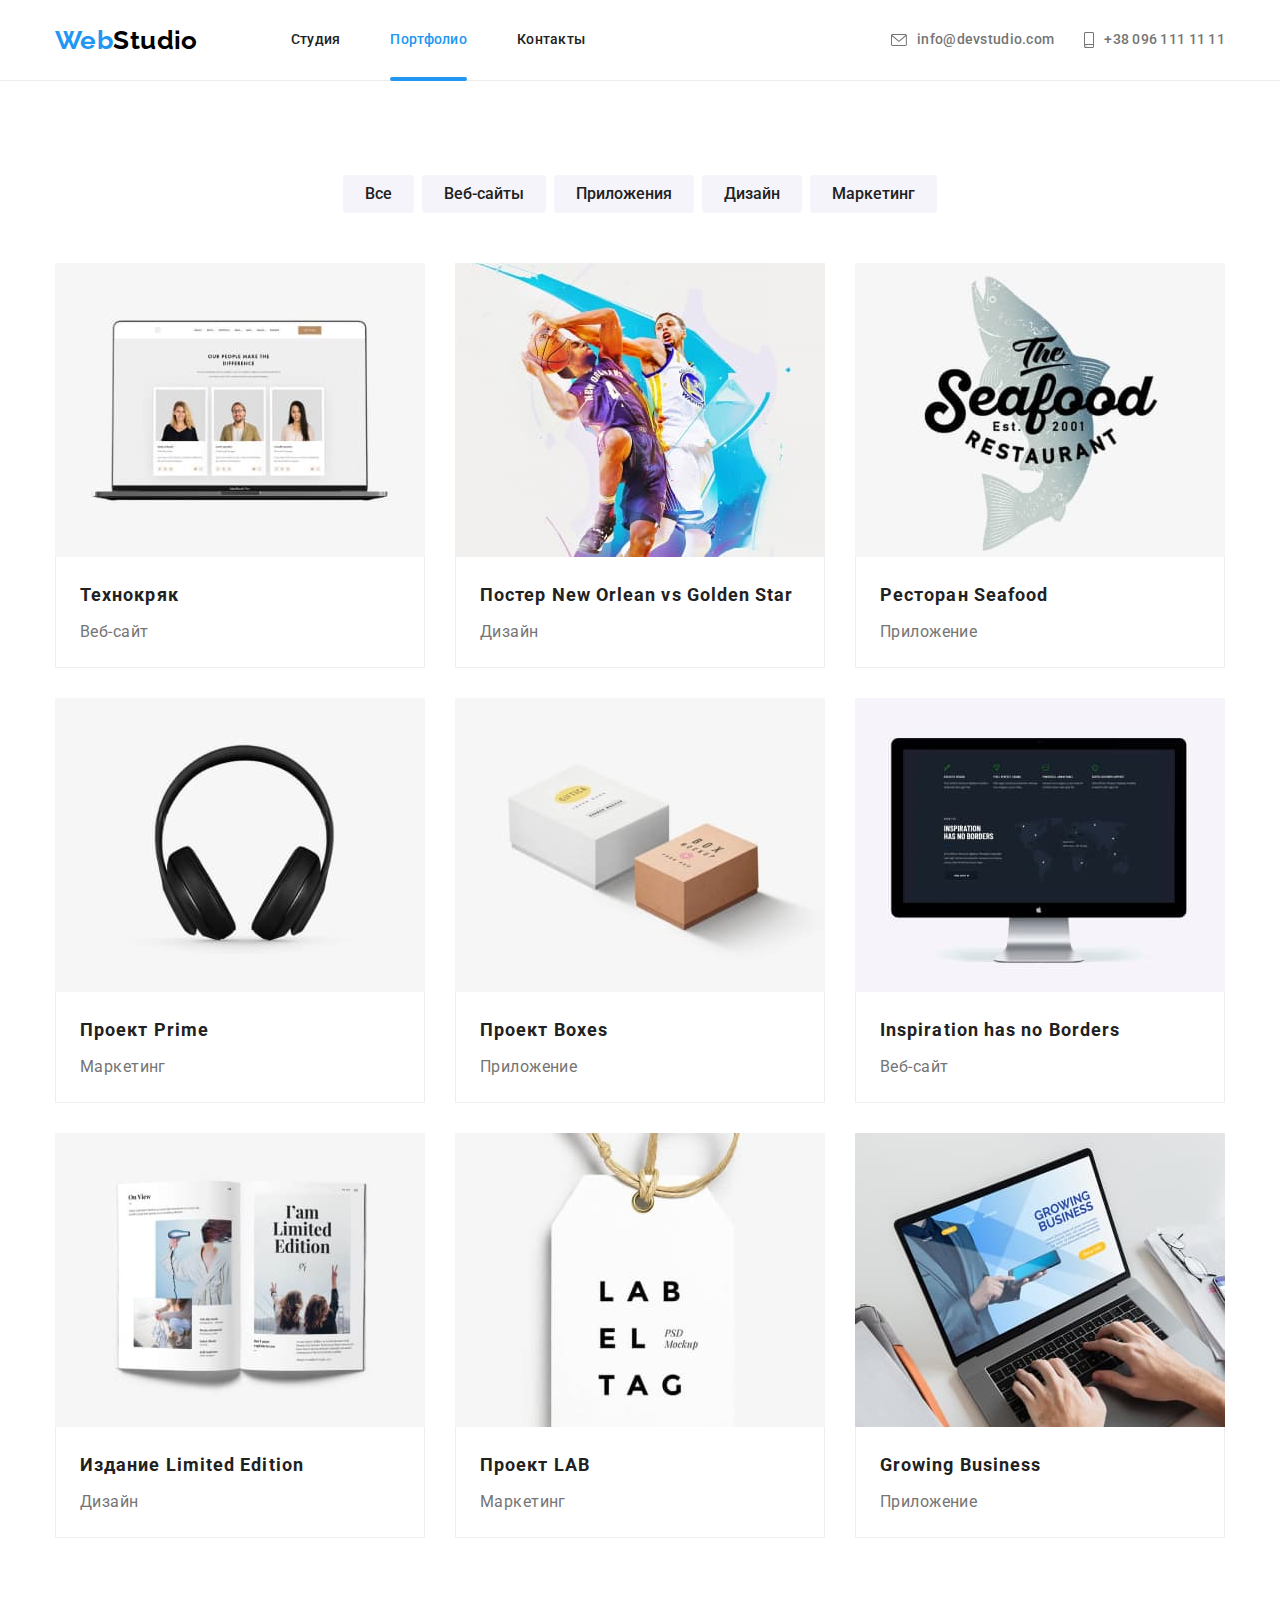
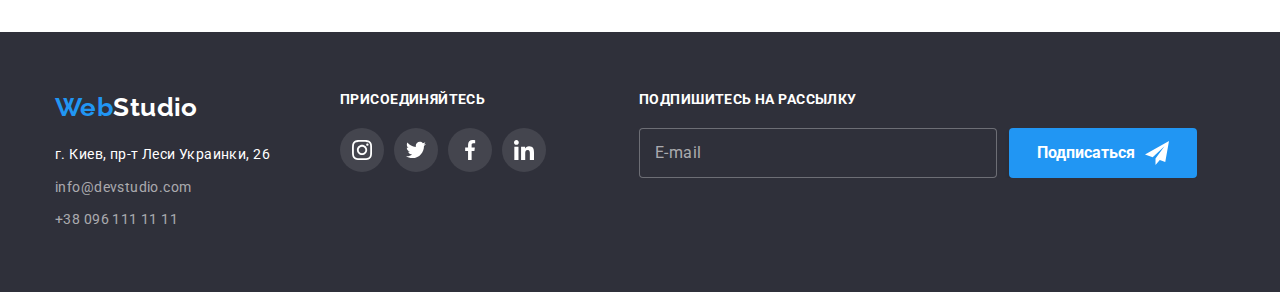
==== portfolio.html @ 2fc381ae "ДЗ7" ====
<!DOCTYPE html>
<html lang="ru">
  <head>
    <meta charset="UTF-8" />
    <meta http-equiv="X-UA-Compatible" content="IE=edge" />
    <meta name="viewport" content="width=device-width, initial-scale=1.0" />
    <title>Портфолио</title>
    <link
      href="https://fonts.googleapis.com/css2?family=Raleway:wght@700&family=Roboto:wght@400;500;700;900&display=swap"
      rel="stylesheet"
    />
    <link
      rel="stylesheet"
      href="https://cdnjs.cloudflare.com/ajax/libs/modern-normalize/1.0.0/modern-normalize.min.css"
    />
    <link rel="stylesheet" href="./css/styles.css" />
  </head>
  <body>
    <!-- Навигация -->
    <header class="page-heder">
      <div class="container">
        <nav class="main-nav">
          <a href="./index.html" class="logo-header link"><span class="accent">Web</span>Studio</a>

          <ul class="site-nav list">
            <li class="item"><a href="./index.html" class="link">Студия</a></li>
            <li class="item item-corrent"><a href="" class="link current">Портфолио</a></li>
            <li class="item"><a href="" class="link">Контакты</a></li>
          </ul>
        </nav>

        <ul class="info-nav list">
          <li class="item">
            <a href="mailto:info@devstudio.com" class="link">
              <svg class="info-icon" width="16" height="12">
                <use href="./images/icons.svg#envelope"></use>
              </svg>
              info@devstudio.com</a
            >
          </li>
          <li class="item">
            <a href="tel:+380961111111" class="link">
              <svg class="info-icon" width="10" height="16">
                <use href="./images/icons.svg#smartphone"></use>
              </svg>
              +38 096 111 11 11</a
            >
          </li>
        </ul>
      </div>
    </header>
    <main>
      <!-- Наши работы -->
      <section class="section work">
        <div class="container">
          <h1 class="title visually-hidden">Наши работы</h1>
          <ul class="button-list list">
            <li class="item"><button type="button" class="work-btn">Все</button></li>
            <li class="item"><button type="button" class="work-btn">Веб-сайты</button></li>
            <li class="item"><button type="button" class="work-btn">Приложения</button></li>
            <li class="item"><button type="button" class="work-btn">Дизайн</button></li>
            <li class="item"><button type="button" class="work-btn">Маркетинг</button></li>
          </ul>
          <ul class="work-list list">
            <li class="item">
              <a href="" class="link">
                <div class="thumb">
                  <img
                    src="./images/portfolio1.jpg"
                    alt="ноутбук на котором изображены карточки содрудников"
                    width="370"
                    class="work-img"
                  />
                  <div class="overlay">
                    <p class="thumb-text">
                      Технокряк это современная площадка распространения коронавируса. Компании
                      используют эту платформу для цифрового шпионажа и атак на защищённые сервера
                      конкурентов.
                    </p>
                  </div>
                </div>
                <div class="border">
                  <h2 class="work-title">Технокряк</h2>
                  <p class="work-text">Веб-сайт</p>
                </div>
              </a>
            </li>
            <li class="item">
              <a href="" class="link"
                ><div class="thumb">
                  <img
                    src="./images/portfolio2.jpg"
                    alt="два бацкетболитста борятся за мячь"
                    width="370"
                    class="work-img"
                  />
                  <div class="overlay">
                    <p class="thumb-text">
                      Технокряк это современная площадка распространения коронавируса. Компании
                      используют эту платформу для цифрового шпионажа и атак на защищённые сервера
                      конкурентов.
                    </p>
                  </div>
                </div>
                <div class="border">
                  <h2 class="work-title">Постер New Orlean vs Golden Star</h2>
                  <p class="work-text">Дизайн</p>
                </div>
              </a>
            </li>
            <li class="item">
              <a href="" class="link"
                ><div class="thumb">
                  <img
                    src="./images/portfolio3.jpg"
                    alt="логотип ресторана"
                    width="370"
                    class="work-img"
                  />
                  <div class="overlay">
                    <p class="thumb-text">
                      Технокряк это современная площадка распространения коронавируса. Компании
                      используют эту платформу для цифрового шпионажа и атак на защищённые сервера
                      конкурентов.
                    </p>
                  </div>
                </div>
                <div class="border">
                  <h2 class="work-title">Ресторан Seafood</h2>
                  <p class="work-text">Приложение</p>
                </div>
              </a>
            </li>
            <li class="item">
              <a href="" class="link"
                ><div class="thumb">
                  <img src="./images/portfolio4.jpg" alt="наушники" width="370" class="work-img" />
                  <div class="overlay">
                    <p class="thumb-text">
                      Технокряк это современная площадка распространения коронавируса. Компании
                      используют эту платформу для цифрового шпионажа и атак на защищённые сервера
                      конкурентов.
                    </p>
                  </div>
                </div>
                <div class="border">
                  <h2 class="work-title">Проект Prime</h2>
                  <p class="work-text">Маркетинг</p>
                </div>
              </a>
            </li>
            <li class="item">
              <a href="" class="link"
                ><div class="thumb">
                  <img
                    src="./images/portfolio5.jpg"
                    alt="две коробки"
                    width="370"
                    class="work-img"
                  />
                  <div class="overlay">
                    <p class="thumb-text">
                      Технокряк это современная площадка распространения коронавируса. Компании
                      используют эту платформу для цифрового шпионажа и атак на защищённые сервера
                      конкурентов.
                    </p>
                  </div>
                </div>
                <div class="border">
                  <h2 class="work-title">Проект Boxes</h2>
                  <p class="work-text">Приложение</p>
                </div>
              </a>
            </li>
            <li class="item">
              <a href="" class="link"
                ><div class="thumb">
                  <img
                    src="./images/portfolio6.jpg"
                    alt="моноблок фирмы apple"
                    width="370"
                    class="work-img"
                  />
                  <div class="overlay">
                    <p class="thumb-text">
                      Технокряк это современная площадка распространения коронавируса. Компании
                      используют эту платформу для цифрового шпионажа и атак на защищённые сервера
                      конкурентов.
                    </p>
                  </div>
                </div>
                <div class="border">
                  <h2 class="work-title">Inspiration has no Borders</h2>
                  <p class="work-text">Веб-сайт</p>
                </div>
              </a>
            </li>
            <li class="item">
              <a href="" class="link"
                ><div class="thumb">
                  <img
                    src="./images/portfolio7.jpg"
                    alt="развернутая книга limited edition"
                    width="370"
                    class="work-img"
                  />
                  <div class="overlay">
                    <p class="thumb-text">
                      Технокряк это современная площадка распространения коронавируса. Компании
                      используют эту платформу для цифрового шпионажа и атак на защищённые сервера
                      конкурентов.
                    </p>
                  </div>
                </div>
                <div class="border">
                  <h2 class="work-title">Издание Limited Edition</h2>
                  <p class="work-text">Дизайн</p>
                </div>
              </a>
            </li>
            <li class="item">
              <a href="" class="link"
                ><div class="thumb">
                  <img
                    src="./images/portfolio8.jpg"
                    alt="ярлык с надписью label tag"
                    width="370"
                    class="work-img"
                  />
                  <div class="overlay">
                    <p class="thumb-text">
                      Технокряк это современная площадка распространения коронавируса. Компании
                      используют эту платформу для цифрового шпионажа и атак на защищённые сервера
                      конкурентов.
                    </p>
                  </div>
                </div>
                <div class="border">
                  <h2 class="work-title">Проект LAB</h2>
                  <p class="work-text">Маркетинг</p>
                </div>
              </a>
            </li>
            <li class="item">
              <a href="" class="link"
                ><div class="thumb">
                  <img
                    src="./images/portfolio9.jpg"
                    alt="человек работает на ноутбуке"
                    width="370"
                    class="work-img"
                  />
                  <div class="overlay">
                    <p class="thumb-text">
                      Технокряк это современная площадка распространения коронавируса. Компании
                      используют эту платформу для цифрового шпионажа и атак на защищённые сервера
                      конкурентов.
                    </p>
                  </div>
                </div>
                <div class="border">
                  <h2 class="work-title">Growing Business</h2>
                  <p class="work-text">Приложение</p>
                </div>
              </a>
            </li>
          </ul>
        </div>
      </section>
    </main>
    <!--Подвал-->
    <footer class="page-footer">
      <div class="container footer-box">
        <div>
          <a href="/" class="logo-footer link"><span class="accent">Web</span>Studio</a>
          <address>
            <ul class="footer-list list">
              <li>г. Киев, пр-т Леси Украинки, 26</li>
              <li>
                <a href="mailto:info@devstudio.com" class="footer-link link">info@devstudio.com</a>
              </li>
              <li>
                <a href="tel:+380961111111" class="footer-link link">+38 096 111 11 11</a>
              </li>
            </ul>
          </address>
        </div>
        <div class="social-link">
          <h2 class="footer-title">присоединяйтесь</h2>
          <ul class="footer-icon-list list">
            <li class="item">
              <a href="" class="footer-icon-link link">
                <svg class="footer-icon" width="20px" height="20px">
                  <use href="./images/icons.svg#instagram"></use>
                </svg>
              </a>
            </li>
            <li class="item">
              <a href="" class="footer-icon-link link"
                ><svg class="footer-icon" width="20px" height="20px">
                  <use href="./images/icons.svg#twitter"></use></svg
              ></a>
            </li>
            <li class="item">
              <a href="" class="footer-icon-link link"
                ><svg class="footer-icon" width="20px" height="20px">
                  <use href="./images/icons.svg#facebook"></use></svg
              ></a>
            </li>
            <li class="item">
              <a href="" class="footer-icon-link link"
                ><svg class="footer-icon" width="20px" height="20px">
                  <use href="./images/icons.svg#linkedin"></use></svg
              ></a>
            </li>
          </ul>
        </div>
        <form>
          <h2 class="footer-title">Подпишитесь на рассылку</h2>
          <div class="footer-form">
            <input
              type="email"
              name="email"
              id="footer-modal-email"
              class="footer-mail"
              placeholder=" "
            />
            <label for="footer-modal-email" class="footer-label">E-mail</label>
            <button type="submit" class="footer-btn">
              Подписаться
              <svg width="24" height="24">
                <use href="./images/icons.svg#send"></use>
              </svg>
            </button>
          </div>
        </form>
      </div>
    </footer>
  </body>
</html>
---- css/styles.css ----
/* 
вторичный цвет текста #212121;
акцент #2196f3;
черный #000000
белый #FFFFFF;
основной цвет текста #757575
цвет инфо в футере rgba(255, 255, 255, 0.6)
цвет фона герой #2F303A
цвет фона команда #F5F4FA */

:root {
  --main-text-color: #757575;
  --secondary-text-color: #212121;
  --accent-color: #2196f3;
  --white-color: #ffffff;
  --black-color: #000000;
  --bgc-team: #f5f4fa;
  --bgc-hero: #2f303a;
  --footer-link-color: #ffffff99;
  --icon-color: #afb1b8;
}

body {
  background-color: var(--white-color);
  color: var(--main-text-color);

  font-family: Roboto, sans-serif;
  letter-spacing: 0.03em;
  font-size: 14px;
}
img {
  display: block;
}

.container {
  width: 1200px;
  padding-left: 15px;
  padding-right: 15px;
  margin: 0 auto;
}
.section {
  padding-top: 94px;
  padding-bottom: 94px;
}

.list {
  margin: 0;
  padding: 0;
  list-style: none;
}
.link {
  text-decoration: none;
}

/* Навигация */
.page-heder {
  border-bottom: 1px solid #ececec;
}

.page-heder .container {
  display: flex;
  justify-content: space-between;
}
.main-nav {
  display: flex;
  align-items: center;
}

.logo-header {
  margin-right: 93px;

  color: var(--black-color);

  font-family: Raleway, sans-serif;
  font-weight: 700;
  font-size: 26px;
  line-height: 1.19;
}
.accent {
  color: var(--accent-color);
}

.site-nav {
  display: flex;
}
.site-nav .item {
  position: relative;
}
.site-nav .item + .item {
  margin-left: 50px;
}

.site-nav .link {
  display: block;
  padding-top: 32px;
  padding-bottom: 32px;

  font-weight: 500;
  line-height: 1.14;
  letter-spacing: 0.02em;

  color: var(--secondary-text-color);
  transition: color 250ms cubic-bezier(0.4, 0, 0.2, 1);
}
.info-nav {
  display: flex;
}
.info-nav .item + .item {
  margin-left: 30px;
}
.info-nav .link {
  display: flex;
  align-items: center;
  padding-top: 32px;
  padding-bottom: 32px;

  font-weight: 500;
  line-height: 1.14;
  letter-spacing: 0.02em;

  color: var(--main-text-color);
  transition: color 200ms cubic-bezier(0.4, 0, 0.2, 1);
}
.site-nav .link:hover,
.info-nav .link:hover,
.info-icon:hover,
.site-nav .link:focus,
.info-nav .link:focus,
.info-icon:focus {
  color: var(--accent-color);
}
.info-icon {
  margin-right: 10px;
  fill: currentColor;
}
.info-icon:hover {
  color: var(--accent-color);
}

.site-nav .link.current {
  color: var(--accent-color);
}
.current::after {
  content: '';

  position: absolute;
  left: 0;
  bottom: -1px;
  width: 100%;

  display: inline-block;
  vertical-align: bottom;
  border: 2px solid var(--accent-color);
  border-radius: 2px;
}

/* Герой */

.hero {
  display: flex;
  flex-direction: column;
  justify-content: center;
  align-items: center;
  margin: 0 auto;
  text-align: center;

  height: 600px;
  max-width: 1600px;
  margin-left: auto;
  margin-right: auto;

  background-image: linear-gradient(to right, rgba(47, 48, 58, 0.4), rgba(47, 48, 58, 0.4)),
    url(../images/hero.jpg);
  background-color: #c4c4c4;
  background-size: cover;
  background-position: center;
}
.hero-title {
  color: var(--white-color);

  font-weight: 900;
  font-size: 44px;
  line-height: 1.36;
  letter-spacing: 0.06em;
  text-transform: uppercase;

  margin-top: 0;
  margin-bottom: 30px;
}
.hero-btn {
  font-weight: 700;
  font-size: 16px;
  line-height: 1.87;
  align-items: center;
  text-align: center;
  letter-spacing: 0.06em;
  cursor: pointer;

  border-radius: 4px;
  padding: 10px 32px;
  min-width: 200px;

  background-color: var(--accent-color);
  color: var(--white-color);
  transition: background-color 250ms cubic-bezier(0.4, 0, 0.2, 1);
}
.hero-btn:hover,
.hero-btn:focus {
  background-color: #188ce8;
}
.hero-container {
  max-width: 696px;
}

/* Особенности */

.visually-hidden {
  position: absolute;
  clip: rect(0 0 0 0);
  width: 1px;
  height: 1px;
  margin: -1px;
  border: 0;
  padding: 0;
  overflow: hidden;
}

.features-list {
  display: flex;
}
.features-list .item {
  width: 270px;
}
.features-list .item + .item {
  margin-left: 30px;
}

.title {
  color: var(--secondary-text-color);

  font-weight: 700;
  font-size: 36px;
  line-height: 1.17;
  text-align: center;

  margin-top: 0;
  margin-bottom: 50px;
}
.features-icon {
  display: flex;
  justify-content: center;
  align-items: center;

  padding: 25px 0;
  border-radius: 4px;
  margin-bottom: 30px;

  background-color: var(--bgc-team);
}
.features-title {
  color: var(--secondary-text-color);

  font-weight: 700;
  font-size: 14px;
  line-height: 1.14;
  text-transform: uppercase;

  margin-top: 0;
  margin-bottom: 10px;
}
.features-text {
  line-height: 1.71;
  margin-top: 0;
  margin-bottom: 0;
}

/* Примеры */
.examples {
  padding-top: 0;
}

.examples-list {
  display: flex;
  justify-content: space-between;
}
.examples-item {
  position: relative;
}
.examples-text {
  position: absolute;
  right: 0;
  bottom: 0;

  width: 370px;
  height: 70px;
  margin: 0;
  padding: 27px 0;

  font-weight: 700;
  line-height: 1.14;
  text-align: center;
  text-transform: uppercase;

  background-color: rgba(47, 48, 58, 0.8);
  color: var(--white-color);
}
/* Команда */

.team {
  background-color: var(--bgc-team);
}
.team-list {
  display: flex;
  justify-content: space-between;
  text-align: center;
}
.team-item {
  background-color: var(--white-color);
  box-shadow: 0px 1px 3px rgba(0, 0, 0, 0.12), 0px 1px 1px rgba(0, 0, 0, 0.14),
    0px 2px 1px rgba(0, 0, 0, 0.2);
  border-radius: 0px 0px 4px 4px;
}
.team-block {
  padding-top: 30px;
  padding-bottom: 30px;
}

.team-title {
  color: var(--secondary-text-color);

  margin-top: 0;
  margin-bottom: 10px;

  font-weight: 500;
  font-size: 16px;
  line-height: 1.19;
}
.team-text {
  font-size: 16px;
  line-height: 1.19;

  margin-top: 0;
  margin-bottom: 16px;
}
.icon-list {
  display: flex;
  justify-content: center;
}
.icon-list .item + .item {
  margin-left: 10px;
}
.team-link {
  display: flex;
  padding: 12px;
  border-radius: 50%;

  color: var(--icon-color);
  transition: background-color 250ms cubic-bezier(0.4, 0, 0.2, 1),
    color 250ms cubic-bezier(0.4, 0, 0.2, 1);
}
.team-icon {
  fill: currentColor;
}

.team-link:hover,
.team-link:focus {
  background-color: var(--accent-color);
  color: var(--white-color);
}

/* Постоянные клиенты */
.clients-list {
  display: flex;
  justify-content: center;
}
.clients-list .item + .item {
  margin-left: 30px;
}
.clients-link {
  display: flex;
  justify-content: center;
  align-items: center;

  padding: 16px 32px;
  border: 1px solid var(--icon-color);
  border-radius: 4px;

  color: var(--icon-color);
  transition: color 250ms cubic-bezier(0.4, 0, 0.2, 1),
    border-color 250ms cubic-bezier(0.4, 0, 0.2, 1);
}

.clients-icon {
  fill: currentColor;
}
.clients-link:hover,
.clients-link:focus {
  color: var(--accent-color);
  border-color: var(--accent-color);
}
/* Подвал */

.page-footer {
  padding-top: 60px;
  padding-bottom: 60px;

  background-color: var(--bgc-hero);
  color: var(--white-color);
}
.logo-footer {
  color: var(--white-color);

  font-family: Raleway, sans-serif;
  font-weight: 700;
  font-size: 26px;
  line-height: 1.19;

  display: inline-block;
  margin-bottom: 20px;
}
.footer-list {
  font-style: normal;
  line-height: 1.71;
}
.footer-list li {
  margin-bottom: 9px;
}
.footer-list li:last-child {
  margin-bottom: 0;
}
.footer-list .link {
  color: var(--footer-link-color);
  transition: color 250ms cubic-bezier(0.4, 0, 0.2, 1);
}
.page-footer .footer-link:hover,
.page-footer .footer-link:focus {
  color: var(--accent-color);
}
.social-link {
  margin-left: 70px;
}
.footer-box {
  display: flex;
}
.footer-title {
  margin-top: 0;
  margin-bottom: 20px;

  font-weight: 700;
  font-size: 14px;
  line-height: 1.14;
  text-transform: uppercase;
}
.footer-icon-list {
  display: flex;
}
.footer-icon-list .item + .item {
  margin-left: 10px;
}
.footer-icon-link {
  display: flex;
  width: 44px;
  height: 44px;
  padding: 12px;
  border-radius: 50%;

  color: var(--white-color);
  background-color: #ffffff1a;
  transition: background-color 250ms cubic-bezier(0.4, 0, 0.2, 1);
}
.footer-icon {
  fill: currentColor;
}

.footer-icon-link:hover,
.footer-icon-link:focus {
  background-color: var(--accent-color);
  color: var(--white-color);
}
.page-footer form {
  margin-left: 93px;
}
.footer-form {
  position: relative;
  overflow: hidden;

  display: flex;
}
.footer-label {
  position: absolute;
  top: 15px;
  left: 16px;

  font-size: 16px;
  line-height: 1.25;

  color: rgba(255, 255, 255, 0.6);
  transition: transform 250ms cubic-bezier(0.4, 0, 0.2, 1);
}

.footer-mail {
  width: 358px;
  padding: 15px 16px;

  border: 1px solid rgba(255, 255, 255, 0.3);
  border-radius: 4px;
  background-color: var(--bgc-hero);
  color: var(--white-color);
}

.footer-btn {
  display: flex;
  align-items: center;
  padding: 10px 28px;
  margin-left: 12px;
  cursor: pointer;

  font-weight: 700;
  font-size: 16px;
  line-height: 1.88;

  border: none;
  border-radius: 4px;
  background-color: var(--accent-color);
  color: var(--white-color);
  box-shadow: 0px 4px 4px rgba(0, 0, 0, 0.15);
  transition: background-color 250ms cubic-bezier(0.4, 0, 0.2, 1);
}
.footer-btn:hover,
.footer-btn:focus {
  background-color: #188ce8;
}

.footer-mail:focus + .footer-label,
.footer-mail:not(:placeholder-shown) + .footer-label {
  transform: translateY(-40px);
}
.footer-btn svg {
  margin-left: 10px;

  fill: var(--white-color);
}

/* Портфолио */
.button-list {
  display: flex;
  justify-content: center;

  margin-bottom: 50px;
}
.button-list .item + .item {
  margin-left: 8px;
}
.work-btn {
  font-weight: 500;
  font-size: 16px;
  line-height: 1.62;
  text-align: center;
  cursor: pointer;

  border: none;
  border-radius: 4px;
  padding: 6px 22px;

  background-color: var(--bgc-team);
  color: var(--secondary-text-color);
  transition: background-color 250ms cubic-bezier(0.4, 0, 0.2, 1),
    color 250ms cubic-bezier(0.4, 0, 0.2, 1), box-shadow 250ms cubic-bezier(0.4, 0, 0.2, 1);
}
.work-btn:hover,
.work-btn:focus {
  background-color: var(--accent-color);
  color: var(--white-color);
  box-shadow: 0px 3px 1px rgba(0, 0, 0, 0.1), 0px 1px 2px rgba(0, 0, 0, 0.08),
    0px 2px 2px rgba(0, 0, 0, 0.12);
}
.work-list {
  display: flex;
  flex-wrap: wrap;
}
.work-list .item {
  margin-right: 30px;
  margin-bottom: 30px;

  transition: box-shadow 250ms cubic-bezier(0.4, 0, 0.2, 1);
}
.work-list .item:hover,
.work-list .item:focus {
  box-shadow: 0px 1px 1px rgba(0, 0, 0, 0.12), 0px 4px 4px rgba(0, 0, 0, 0.06),
    1px 4px 6px rgba(0, 0, 0, 0.16);
}
.work-list .item:nth-child(3n) {
  margin-right: 0;
}
.work-list .item:nth-last-child(-n + 3) {
  margin-bottom: 0;
}
.thumb {
  position: relative;
  overflow: hidden;
}
.overlay {
  content: '';

  position: absolute;

  display: inline-block;
  width: 100%;
  height: 100%;

  background-color: rgba(33, 150, 243, 0.9);
  transition: transform 250ms cubic-bezier(0.4, 0, 0.2, 1);
}
.thumb-text {
  position: absolute;
  top: 50%;
  left: 50%;
  transform: translate(-50%, -50%);

  margin: 0;
  width: 322px;

  font-size: 18px;
  line-height: 1.56;

  color: var(--white-color);
}
.work-list .link:hover .overlay,
.work-list .link:focus .overlay {
  transform: translateY(-100%);
}
.work-title {
  color: var(--secondary-text-color);

  font-weight: 700;
  font-size: 18px;
  line-height: 2;
  letter-spacing: 0.06em;

  margin: 0;
  margin-bottom: 4px;
}
.work-text {
  color: var(--main-text-color);

  font-size: 16px;
  line-height: 1.87;

  margin-top: 0;
  margin-bottom: 0;
}
.work-img {
  display: block;
}
.border {
  border-right: 1px solid #eeeeee;
  border-bottom: 1px solid #eeeeee;
  border-left: 1px solid #eeeeee;

  padding: 20px 24px;
}
/* Модальное окно */
.backdrop {
  position: fixed;
  top: 0;
  left: 0;

  width: 100%;
  height: 100%;

  background-color: rgba(0, 0, 0, 0.2);
  opacity: 1;
  transition: opacity 500ms cubic-bezier(0.4, 0, 0.2, 1);
}
.backdrop.is-hidden {
  opacity: 0;
  pointer-events: none;
}
.backdrop.is-hidden .modal {
  transform: translate(-50%, -50%) scale(0.9);
}

.modal {
  position: absolute;
  top: 50%;
  left: 50%;
  transform: translate(-50%, -50%) scale(1);

  width: 528px;
  height: 581px;

  background-color: var(--white-color);
  box-shadow: 0px 1px 3px rgba(0, 0, 0, 0.12), 0px 1px 1px rgba(0, 0, 0, 0.14),
    0px 2px 1px rgba(0, 0, 0, 0.2);
  border-radius: 4px;
  transition: transform 500ms cubic-bezier(0.4, 0, 0.2, 1);
}
.modal .modal-btn {
  position: absolute;
  top: 8px;
  right: 8px;

  padding: 6px;
  width: 30px;
  height: 30px;
  border: 1px solid rgba(0, 0, 0, 0.1);
  border-radius: 50%;

  background-color: var(--white-color);
  cursor: pointer;
}
.modal-icon {
  position: absolute;
  top: 50%;
  left: 50%;
  transform: translate(-50%, -50%);

  fill: currentColor;
  transition: fill 250ms cubic-bezier(0.4, 0, 0.2, 1);
}
.modal-icon:hover {
  fill: var(--accent-color);
}
.modal-btn:focus-within .modal-icon {
  fill: var(--accent-color);
}

.modal-form {
  width: 448px;
  margin-right: auto;
  margin-left: auto;
}
.modal-form-title {
  text-align: center;
  margin-top: 40px;
  margin-bottom: 12px;

  font-weight: 700;
  font-size: 20px;
  line-height: 1.15;

  color: var(--secondary-text-color);
}

.modal-form-field {
  position: relative;

  margin-bottom: 20px;
}
.modal-form-field .modal-form-label {
  margin-bottom: 4px;
}
.modal-form-label {
  position: relative;

  display: block;
  margin-bottom: 10px;

  font-size: 12px;
  line-height: 1.17;
  letter-spacing: 0.01em;
}
.modal-form-input {
  width: 100%;
  padding: 11px 12px 11px 42px;
  margin-top: 4px;

  border: 1px solid rgba(33, 33, 33, 0.2);
  border-radius: 4px;

  transition: otline-color 250ms cubic-bezier(0.4, 0, 0.2, 1);
}
.modal-form-icon {
  position: absolute;
  bottom: 0;
  left: 12px;
  transform: translateY(-55%);

  fill: inherit;
  transition: fill 250ms cubic-bezier(0.4, 0, 0.2, 1);
}

.modal-form-input:focus,
.modal-form-area:focus {
  outline-color: var(--accent-color);
}
.modal-form-label:focus-within .modal-form-icon {
  fill: var(--accent-color);
}

.modal-form-area {
  width: 100%;
  height: 120px;
  resize: none;
  padding: 12px 16px;

  font-size: 12px;
  line-height: 1.17;
  letter-spacing: 0.01em;

  color: rgba(117, 117, 117, 0.5);
  border: 1px solid rgba(33, 33, 33, 0.2);
  border-radius: 4px;
  transition: otline-color 250ms cubic-bezier(0.4, 0, 0.2, 1);
}
.modal-form-check {
  display: flex;
  justify-content: center;
  margin-bottom: 30px;
}
.modal-form-checkbox {
  position: absolute;
  clip: rect(0 0 0 0);
  width: 1px;
  height: 1px;
  margin: -1px;
  border: 0;
  padding: 0;
  overflow: hidden;
}
.modal-check-icon {
  display: inline-block;
  width: 16px;
  height: 15px;
  margin-right: 8px;

  border: 2px solid var(--secondary-text-color);
  border-radius: 1px;
}
.modal-form-checkbox:checked + .modal-check-icon {
  border-color: transparent;
  background-color: var(--accent-color);
  background-image: url(../images/check.svg);
  background-size: contain;
  background-origin: border-box;
}
.modal-link {
  color: var(--accent-color);
  margin-left: 4px;
}
.modal-form-btn {
  display: block;
  margin-right: auto;
  margin-left: auto;
  padding: 10px 55px;
  cursor: pointer;

  font-weight: 700;
  font-size: 16px;
  line-height: 1.87;
  letter-spacing: 0.06em;

  color: var(--white-color);
  background-color: var(--accent-color);
  border: none;
  border-radius: 4px;
  box-shadow: 0px 4px 4px rgba(0, 0, 0, 0.15);
  transition: background-color 250ms cubic-bezier(0.4, 0, 0.2, 1);
}
.modal-form-btn:hover,
.modal-form-btn:focus {
  background-color: #188ce8;
}
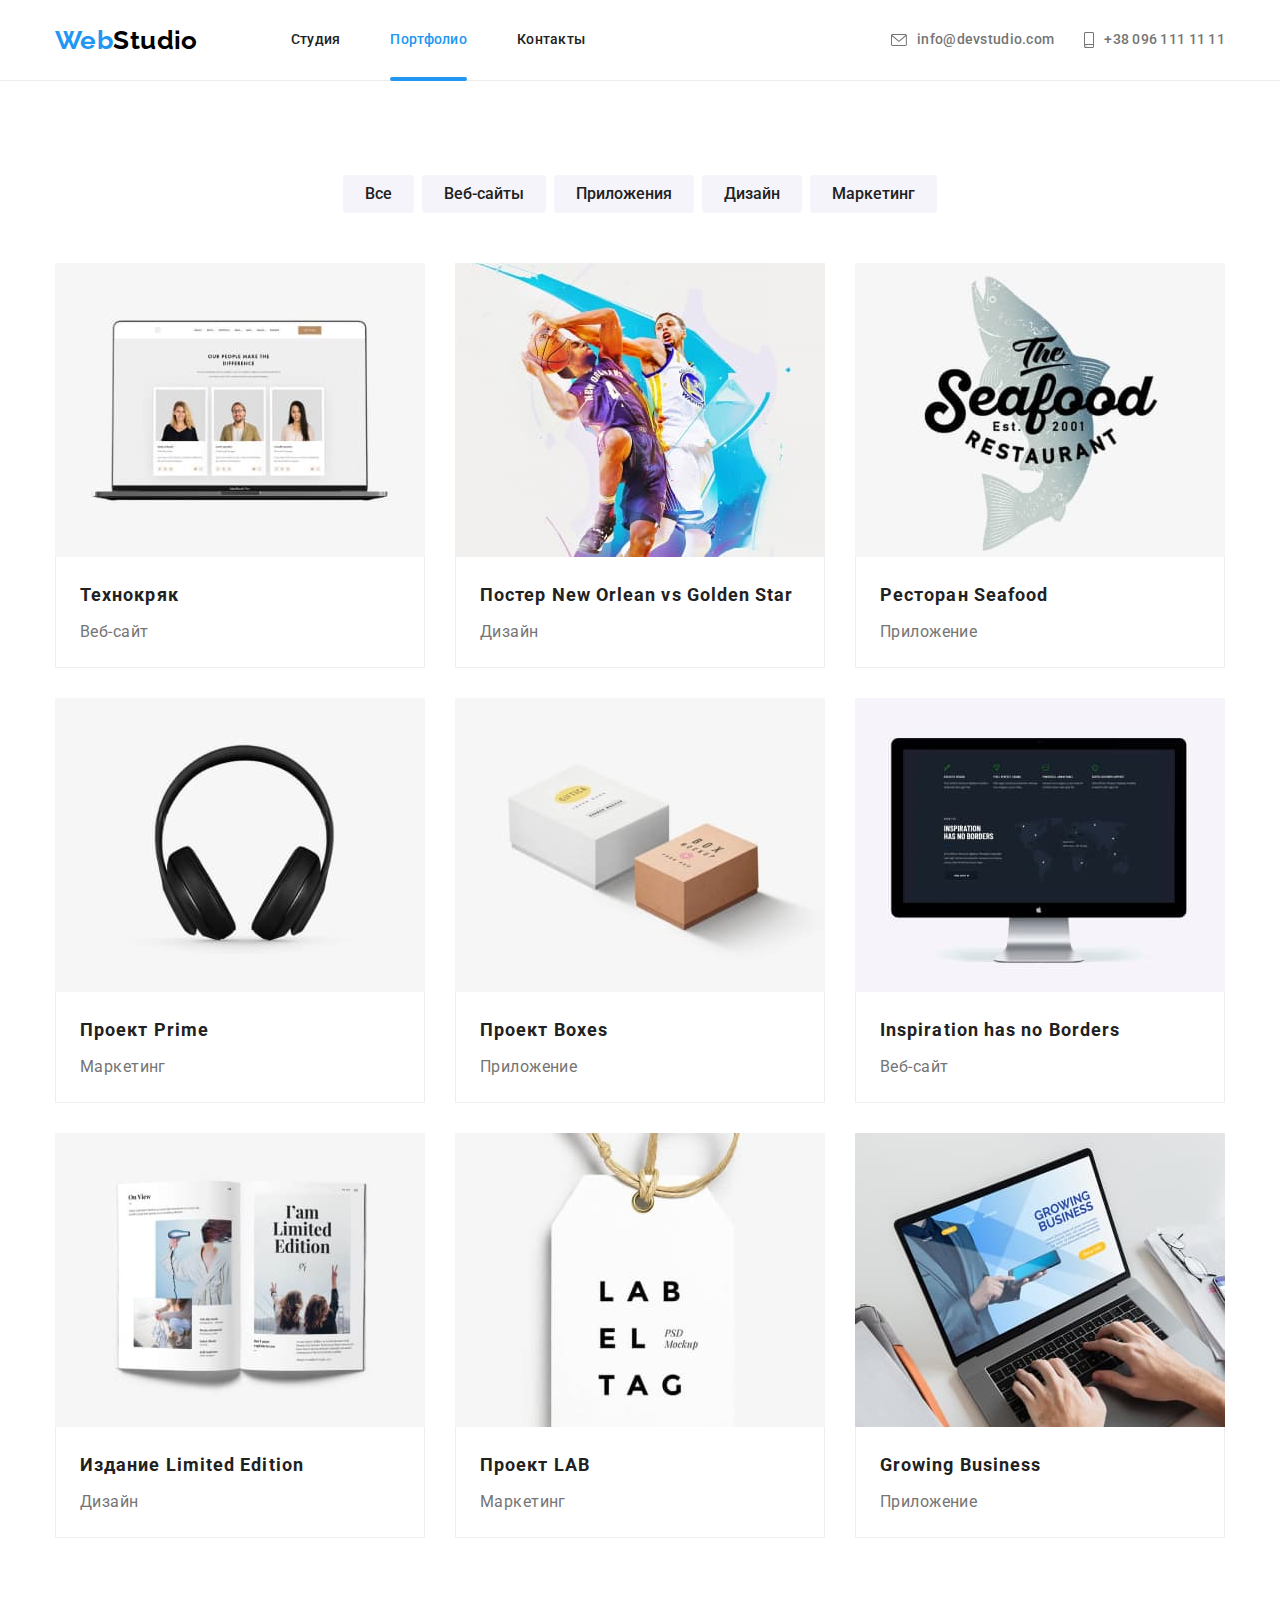
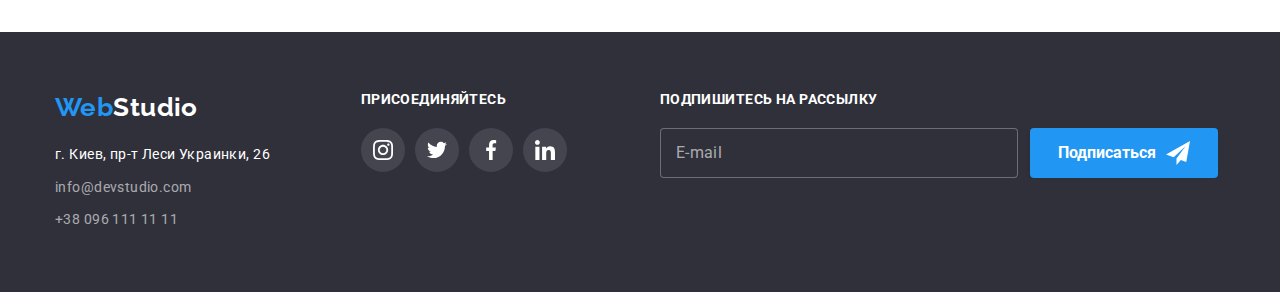
==== commit 5f2f4590: "Д.З.№7" ====
--- a/portfolio.html
+++ b/portfolio.html
@@ -9,38 +9,38 @@
       href="https://fonts.googleapis.com/css2?family=Raleway:wght@700&family=Roboto:wght@400;500;700;900&display=swap"
       rel="stylesheet"
     />
-    <link
-      rel="stylesheet"
-      href="https://cdnjs.cloudflare.com/ajax/libs/modern-normalize/1.0.0/modern-normalize.min.css"
-    />
-    <link rel="stylesheet" href="./css/styles.css" />
+    <link rel="stylesheet" href="./css/main.min.css" />
   </head>
   <body>
     <!-- Навигация -->
     <header class="page-heder">
-      <div class="container">
+      <div class="container page-heder__container">
         <nav class="main-nav">
-          <a href="./index.html" class="logo-header link"><span class="accent">Web</span>Studio</a>
+          <a href="/" class="logo"><span class="logo__accent">Web</span>Studio</a>
 
-          <ul class="site-nav list">
-            <li class="item"><a href="./index.html" class="link">Студия</a></li>
-            <li class="item item-corrent"><a href="" class="link current">Портфолио</a></li>
-            <li class="item"><a href="" class="link">Контакты</a></li>
+          <ul class="site-nav">
+            <li class="site-nav__item">
+              <a href="./index.html" class="site-nav__link">Студия</a>
+            </li>
+            <li class="site-nav__item">
+              <a href="" class="site-nav__link site-nav__link--current">Портфолио</a>
+            </li>
+            <li class="site-nav__item"><a href="" class="site-nav__link">Контакты</a></li>
           </ul>
         </nav>
 
-        <ul class="info-nav list">
-          <li class="item">
-            <a href="mailto:info@devstudio.com" class="link">
-              <svg class="info-icon" width="16" height="12">
+        <ul class="info-nav">
+          <li class="info-nav__item">
+            <a href="mailto:info@devstudio.com" class="info-nav__link">
+              <svg class="info-nav__icon" width="16" height="12">
                 <use href="./images/icons.svg#envelope"></use>
               </svg>
               info@devstudio.com</a
             >
           </li>
-          <li class="item">
-            <a href="tel:+380961111111" class="link">
-              <svg class="info-icon" width="10" height="16">
+          <li class="info-nav__item">
+            <a href="tel:+380961111111" class="info-nav__link">
+              <svg class="info-nav__icon" width="10" height="16">
                 <use href="./images/icons.svg#smartphone"></use>
               </svg>
               +38 096 111 11 11</a
@@ -53,214 +53,200 @@
       <!-- Наши работы -->
       <section class="section work">
         <div class="container">
-          <h1 class="title visually-hidden">Наши работы</h1>
-          <ul class="button-list list">
-            <li class="item"><button type="button" class="work-btn">Все</button></li>
-            <li class="item"><button type="button" class="work-btn">Веб-сайты</button></li>
-            <li class="item"><button type="button" class="work-btn">Приложения</button></li>
-            <li class="item"><button type="button" class="work-btn">Дизайн</button></li>
-            <li class="item"><button type="button" class="work-btn">Маркетинг</button></li>
+          <h1 class="work__title visually-hidden">Наши работы</h1>
+          <ul class="button-list">
+            <li class="button-list__item">
+              <button type="button" class="button-list__btn">Все</button>
+            </li>
+            <li class="button-list__item">
+              <button type="button" class="button-list__btn">Веб-сайты</button>
+            </li>
+            <li class="button-list__item">
+              <button type="button" class="button-list__btn">Приложения</button>
+            </li>
+            <li class="button-list__item">
+              <button type="button" class="button-list__btn">Дизайн</button>
+            </li>
+            <li class="button-list__item">
+              <button type="button" class="button-list__btn">Маркетинг</button>
+            </li>
           </ul>
-          <ul class="work-list list">
-            <li class="item">
-              <a href="" class="link">
+          <ul class="work-list">
+            <li class="work-list__item">
+              <a href="" class="work-list__link">
                 <div class="thumb">
                   <img
                     src="./images/portfolio1.jpg"
                     alt="ноутбук на котором изображены карточки содрудников"
                     width="370"
-                    class="work-img"
                   />
-                  <div class="overlay">
-                    <p class="thumb-text">
-                      Технокряк это современная площадка распространения коронавируса. Компании
-                      используют эту платформу для цифрового шпионажа и атак на защищённые сервера
-                      конкурентов.
-                    </p>
-                  </div>
-                </div>
-                <div class="border">
-                  <h2 class="work-title">Технокряк</h2>
-                  <p class="work-text">Веб-сайт</p>
-                </div>
-              </a>
-            </li>
-            <li class="item">
-              <a href="" class="link"
+                  <div class="thumb__overlay">
+                    <p class="thumb__text">
+                      Технокряк это современная площадка распространения коронавируса. Компании
+                      используют эту платформу для цифрового шпионажа и атак на защищённые сервера
+                      конкурентов.
+                    </p>
+                  </div>
+                </div>
+                <div class="work-list__border">
+                  <h2 class="work-list__title">Технокряк</h2>
+                  <p class="work-list__text">Веб-сайт</p>
+                </div>
+              </a>
+            </li>
+            <li class="work-list__item">
+              <a href="" class="work-list__link"
                 ><div class="thumb">
                   <img
                     src="./images/portfolio2.jpg"
                     alt="два бацкетболитста борятся за мячь"
                     width="370"
-                    class="work-img"
                   />
-                  <div class="overlay">
-                    <p class="thumb-text">
-                      Технокряк это современная площадка распространения коронавируса. Компании
-                      используют эту платформу для цифрового шпионажа и атак на защищённые сервера
-                      конкурентов.
-                    </p>
-                  </div>
-                </div>
-                <div class="border">
-                  <h2 class="work-title">Постер New Orlean vs Golden Star</h2>
-                  <p class="work-text">Дизайн</p>
-                </div>
-              </a>
-            </li>
-            <li class="item">
-              <a href="" class="link"
-                ><div class="thumb">
-                  <img
-                    src="./images/portfolio3.jpg"
-                    alt="логотип ресторана"
-                    width="370"
-                    class="work-img"
-                  />
-                  <div class="overlay">
-                    <p class="thumb-text">
-                      Технокряк это современная площадка распространения коронавируса. Компании
-                      используют эту платформу для цифрового шпионажа и атак на защищённые сервера
-                      конкурентов.
-                    </p>
-                  </div>
-                </div>
-                <div class="border">
-                  <h2 class="work-title">Ресторан Seafood</h2>
-                  <p class="work-text">Приложение</p>
-                </div>
-              </a>
-            </li>
-            <li class="item">
-              <a href="" class="link"
-                ><div class="thumb">
-                  <img src="./images/portfolio4.jpg" alt="наушники" width="370" class="work-img" />
-                  <div class="overlay">
-                    <p class="thumb-text">
-                      Технокряк это современная площадка распространения коронавируса. Компании
-                      используют эту платформу для цифрового шпионажа и атак на защищённые сервера
-                      конкурентов.
-                    </p>
-                  </div>
-                </div>
-                <div class="border">
-                  <h2 class="work-title">Проект Prime</h2>
-                  <p class="work-text">Маркетинг</p>
-                </div>
-              </a>
-            </li>
-            <li class="item">
-              <a href="" class="link"
-                ><div class="thumb">
-                  <img
-                    src="./images/portfolio5.jpg"
-                    alt="две коробки"
-                    width="370"
-                    class="work-img"
-                  />
-                  <div class="overlay">
-                    <p class="thumb-text">
-                      Технокряк это современная площадка распространения коронавируса. Компании
-                      используют эту платформу для цифрового шпионажа и атак на защищённые сервера
-                      конкурентов.
-                    </p>
-                  </div>
-                </div>
-                <div class="border">
-                  <h2 class="work-title">Проект Boxes</h2>
-                  <p class="work-text">Приложение</p>
-                </div>
-              </a>
-            </li>
-            <li class="item">
-              <a href="" class="link"
-                ><div class="thumb">
-                  <img
-                    src="./images/portfolio6.jpg"
-                    alt="моноблок фирмы apple"
-                    width="370"
-                    class="work-img"
-                  />
-                  <div class="overlay">
-                    <p class="thumb-text">
-                      Технокряк это современная площадка распространения коронавируса. Компании
-                      используют эту платформу для цифрового шпионажа и атак на защищённые сервера
-                      конкурентов.
-                    </p>
-                  </div>
-                </div>
-                <div class="border">
-                  <h2 class="work-title">Inspiration has no Borders</h2>
-                  <p class="work-text">Веб-сайт</p>
-                </div>
-              </a>
-            </li>
-            <li class="item">
-              <a href="" class="link"
+                  <div class="thumb__overlay">
+                    <p class="thumb__text">
+                      Технокряк это современная площадка распространения коронавируса. Компании
+                      используют эту платформу для цифрового шпионажа и атак на защищённые сервера
+                      конкурентов.
+                    </p>
+                  </div>
+                </div>
+                <div class="work-list__border">
+                  <h2 class="work-list__title">Постер New Orlean vs Golden Star</h2>
+                  <p class="work-list__text">Дизайн</p>
+                </div>
+              </a>
+            </li>
+            <li class="work-list__item">
+              <a href="" class="work-list__link"
+                ><div class="thumb">
+                  <img src="./images/portfolio3.jpg" alt="логотип ресторана" width="370" />
+                  <div class="thumb__overlay">
+                    <p class="thumb__text">
+                      Технокряк это современная площадка распространения коронавируса. Компании
+                      используют эту платформу для цифрового шпионажа и атак на защищённые сервера
+                      конкурентов.
+                    </p>
+                  </div>
+                </div>
+                <div class="work-list__border">
+                  <h2 class="work-list__title">Ресторан Seafood</h2>
+                  <p class="work-list__text">Приложение</p>
+                </div>
+              </a>
+            </li>
+            <li class="work-list__item">
+              <a href="" class="work-list__link"
+                ><div class="thumb">
+                  <img src="./images/portfolio4.jpg" alt="наушники" width="370" />
+                  <div class="thumb__overlay">
+                    <p class="thumb__text">
+                      Технокряк это современная площадка распространения коронавируса. Компании
+                      используют эту платформу для цифрового шпионажа и атак на защищённые сервера
+                      конкурентов.
+                    </p>
+                  </div>
+                </div>
+                <div class="work-list__border">
+                  <h2 class="work-list__title">Проект Prime</h2>
+                  <p class="work-list__text">Маркетинг</p>
+                </div>
+              </a>
+            </li>
+            <li class="work-list__item">
+              <a href="" class="work-list__link"
+                ><div class="thumb">
+                  <img src="./images/portfolio5.jpg" alt="две коробки" width="370" />
+                  <div class="thumb__overlay">
+                    <p class="thumb__text">
+                      Технокряк это современная площадка распространения коронавируса. Компании
+                      используют эту платформу для цифрового шпионажа и атак на защищённые сервера
+                      конкурентов.
+                    </p>
+                  </div>
+                </div>
+                <div class="work-list__border">
+                  <h2 class="work-list__title">Проект Boxes</h2>
+                  <p class="work-list__text">Приложение</p>
+                </div>
+              </a>
+            </li>
+            <li class="work-list__item">
+              <a href="" class="work-list__link"
+                ><div class="thumb">
+                  <img src="./images/portfolio6.jpg" alt="моноблок фирмы apple" width="370" />
+                  <div class="thumb__overlay">
+                    <p class="thumb__text">
+                      Технокряк это современная площадка распространения коронавируса. Компании
+                      используют эту платформу для цифрового шпионажа и атак на защищённые сервера
+                      конкурентов.
+                    </p>
+                  </div>
+                </div>
+                <div class="work-list__border">
+                  <h2 class="work-list__title">Inspiration has no Borders</h2>
+                  <p class="work-list__text">Веб-сайт</p>
+                </div>
+              </a>
+            </li>
+            <li class="work-list__item">
+              <a href="" class="work-list__link"
                 ><div class="thumb">
                   <img
                     src="./images/portfolio7.jpg"
                     alt="развернутая книга limited edition"
                     width="370"
-                    class="work-img"
                   />
-                  <div class="overlay">
-                    <p class="thumb-text">
-                      Технокряк это современная площадка распространения коронавируса. Компании
-                      используют эту платформу для цифрового шпионажа и атак на защищённые сервера
-                      конкурентов.
-                    </p>
-                  </div>
-                </div>
-                <div class="border">
-                  <h2 class="work-title">Издание Limited Edition</h2>
-                  <p class="work-text">Дизайн</p>
-                </div>
-              </a>
-            </li>
-            <li class="item">
-              <a href="" class="link"
-                ><div class="thumb">
-                  <img
-                    src="./images/portfolio8.jpg"
-                    alt="ярлык с надписью label tag"
-                    width="370"
-                    class="work-img"
-                  />
-                  <div class="overlay">
-                    <p class="thumb-text">
-                      Технокряк это современная площадка распространения коронавируса. Компании
-                      используют эту платформу для цифрового шпионажа и атак на защищённые сервера
-                      конкурентов.
-                    </p>
-                  </div>
-                </div>
-                <div class="border">
-                  <h2 class="work-title">Проект LAB</h2>
-                  <p class="work-text">Маркетинг</p>
-                </div>
-              </a>
-            </li>
-            <li class="item">
-              <a href="" class="link"
+                  <div class="thumb__overlay">
+                    <p class="thumb__text">
+                      Технокряк это современная площадка распространения коронавируса. Компании
+                      используют эту платформу для цифрового шпионажа и атак на защищённые сервера
+                      конкурентов.
+                    </p>
+                  </div>
+                </div>
+                <div class="work-list__border">
+                  <h2 class="work-list__title">Издание Limited Edition</h2>
+                  <p class="work-list__text">Дизайн</p>
+                </div>
+              </a>
+            </li>
+            <li class="work-list__item">
+              <a href="" class="work-list__link"
+                ><div class="thumb">
+                  <img src="./images/portfolio8.jpg" alt="ярлык с надписью label tag" width="370" />
+                  <div class="thumb__overlay">
+                    <p class="thumb__text">
+                      Технокряк это современная площадка распространения коронавируса. Компании
+                      используют эту платформу для цифрового шпионажа и атак на защищённые сервера
+                      конкурентов.
+                    </p>
+                  </div>
+                </div>
+                <div class="work-list__border">
+                  <h2 class="work-list__title">Проект LAB</h2>
+                  <p class="work-list__text">Маркетинг</p>
+                </div>
+              </a>
+            </li>
+            <li class="work-list__item">
+              <a href="" class="work-list__link"
                 ><div class="thumb">
                   <img
                     src="./images/portfolio9.jpg"
                     alt="человек работает на ноутбуке"
                     width="370"
-                    class="work-img"
                   />
-                  <div class="overlay">
-                    <p class="thumb-text">
-                      Технокряк это современная площадка распространения коронавируса. Компании
-                      используют эту платформу для цифрового шпионажа и атак на защищённые сервера
-                      конкурентов.
-                    </p>
-                  </div>
-                </div>
-                <div class="border">
-                  <h2 class="work-title">Growing Business</h2>
-                  <p class="work-text">Приложение</p>
+                  <div class="thumb__overlay">
+                    <p class="thumb__text">
+                      Технокряк это современная площадка распространения коронавируса. Компании
+                      используют эту платформу для цифрового шпионажа и атак на защищённые сервера
+                      конкурентов.
+                    </p>
+                  </div>
+                </div>
+                <div class="work-list__border">
+                  <h2 class="work-list__title">Growing Business</h2>
+                  <p class="work-list__text">Приложение</p>
                 </div>
               </a>
             </li>
@@ -270,65 +256,65 @@
     </main>
     <!--Подвал-->
     <footer class="page-footer">
-      <div class="container footer-box">
+      <div class="container page-footer__box">
         <div>
-          <a href="/" class="logo-footer link"><span class="accent">Web</span>Studio</a>
-          <address>
-            <ul class="footer-list list">
-              <li>г. Киев, пр-т Леси Украинки, 26</li>
-              <li>
-                <a href="mailto:info@devstudio.com" class="footer-link link">info@devstudio.com</a>
+          <a href="/" class="logo page-footer__logo"><span class="logo__accent">Web</span>Studio</a>
+          <address class="address">
+            <ul class="address__list">
+              <li class="address__item">г. Киев, пр-т Леси Украинки, 26</li>
+              <li class="address__item">
+                <a href="mailto:info@devstudio.com" class="address__link">info@devstudio.com</a>
               </li>
-              <li>
-                <a href="tel:+380961111111" class="footer-link link">+38 096 111 11 11</a>
+              <li class="address__item">
+                <a href="tel:+380961111111" class="address__link">+38 096 111 11 11</a>
               </li>
             </ul>
           </address>
         </div>
-        <div class="social-link">
-          <h2 class="footer-title">присоединяйтесь</h2>
-          <ul class="footer-icon-list list">
-            <li class="item">
-              <a href="" class="footer-icon-link link">
-                <svg class="footer-icon" width="20px" height="20px">
+        <div class="social">
+          <h2 class="page-footer__title">присоединяйтесь</h2>
+          <ul class="social__list">
+            <li class="social__item">
+              <a href="" class="social__link">
+                <svg class="social__icon" width="20px" height="20px">
                   <use href="./images/icons.svg#instagram"></use>
                 </svg>
               </a>
             </li>
-            <li class="item">
-              <a href="" class="footer-icon-link link"
-                ><svg class="footer-icon" width="20px" height="20px">
+            <li class="social__item">
+              <a href="" class="social__link"
+                ><svg class="social__icon" width="20px" height="20px">
                   <use href="./images/icons.svg#twitter"></use></svg
               ></a>
             </li>
-            <li class="item">
-              <a href="" class="footer-icon-link link"
-                ><svg class="footer-icon" width="20px" height="20px">
+            <li class="social__item">
+              <a href="" class="social__link"
+                ><svg class="social__icon" width="20px" height="20px">
                   <use href="./images/icons.svg#facebook"></use></svg
               ></a>
             </li>
-            <li class="item">
-              <a href="" class="footer-icon-link link"
-                ><svg class="footer-icon" width="20px" height="20px">
+            <li class="social__item">
+              <a href="" class="social__link"
+                ><svg class="social__icon" width="20px" height="20px">
                   <use href="./images/icons.svg#linkedin"></use></svg
               ></a>
             </li>
           </ul>
         </div>
-        <form>
-          <h2 class="footer-title">Подпишитесь на рассылку</h2>
-          <div class="footer-form">
+        <form class="footer-form">
+          <h2 class="page-footer__title">Подпишитесь на рассылку</h2>
+          <div class="page-footer__form">
             <input
               type="email"
               name="email"
               id="footer-modal-email"
-              class="footer-mail"
+              class="footer-form__mail"
               placeholder=" "
             />
-            <label for="footer-modal-email" class="footer-label">E-mail</label>
-            <button type="submit" class="footer-btn">
+            <label for="footer-modal-email" class="footer-form__label">E-mail</label>
+            <button type="submit" class="footer-form__btn">
               Подписаться
-              <svg width="24" height="24">
+              <svg width="24" height="24" class="footer-form__icon">
                 <use href="./images/icons.svg#send"></use>
               </svg>
             </button>
--- a/css/main.min.css
+++ b/css/main.min.css
@@ -0,0 +1,7 @@
+/*! modern-normalize v1.1.0 | MIT License | https://github.com/sindresorhus/modern-normalize */*,::before,::after{-webkit-box-sizing:border-box;box-sizing:border-box}html{line-height:1.15;-webkit-text-size-adjust:100%;-moz-tab-size:4;-o-tab-size:4;tab-size:4}body{margin:0;font-family:system-ui,-apple-system,"Segoe UI",Roboto,Helvetica,Arial,sans-serif,"Apple Color Emoji","Segoe UI Emoji"}hr{height:0;color:inherit}abbr[title]{-webkit-text-decoration:underline dotted;text-decoration:underline dotted}b,strong{font-weight:bolder}code,kbd,samp,pre{font-family:ui-monospace,+ SFMono-Regular,+ Consolas,+ 'Liberation Mono',+ Menlo,+ monospace;font-size:1em}small{font-size:80%}sub,sup{font-size:75%;line-height:0;position:relative;vertical-align:baseline}sub{bottom:-0.25em}sup{top:-0.5em}table{text-indent:0;border-color:inherit}button,input,optgroup,select,textarea{font-family:inherit;font-size:100%;line-height:1.15;margin:0}button,select{text-transform:none}button,[type='button'],[type='reset'],[type='submit']{-webkit-appearance:button}::-moz-focus-inner{border-style:none;padding:0}:-moz-focusring{outline:1px dotted ButtonText}:-moz-ui-invalid{box-shadow:none}legend{padding:0}progress{vertical-align:baseline}::-webkit-inner-spin-button,::-webkit-outer-spin-button{height:auto}[type='search']{-webkit-appearance:textfield;outline-offset:-2px}::-webkit-search-decoration{-webkit-appearance:none}::-webkit-file-upload-button{-webkit-appearance:button;font:inherit}summary{display:list-item}.visually-hidden{position:absolute;clip:rect(0 0 0 0);width:1px;height:1px;margin:-1px;border:0;padding:0;overflow:hidden}body{background-color:#fff;color:#757575;font-family:Roboto, sans-serif;letter-spacing:0.03em;font-size:14px}img{display:block}.container{width:1200px;padding-left:15px;padding-right:15px;margin:0 auto}.section{padding-top:94px;padding-bottom:94px}ul,ol{margin:0;padding:0;list-style:none}a{text-decoration:none}.title{margin-top:0;margin-bottom:50px;font-weight:700;font-size:36px;line-height:1.17;text-align:center;color:#212121}.logo{margin-right:93px;font-family:Raleway, sans-serif;font-weight:700;font-size:26px;line-height:1.19;color:#000}.logo__accent{color:#2196f3}.page-heder{border-bottom:1px solid #ececec}.page-heder__container{display:-webkit-box;display:-ms-flexbox;display:flex;-webkit-box-pack:justify;-ms-flex-pack:justify;justify-content:space-between}.main-nav{display:-webkit-box;display:-ms-flexbox;display:flex;-webkit-box-align:center;-ms-flex-align:center;align-items:center}.site-nav{display:-webkit-box;display:-ms-flexbox;display:flex}.site-nav__item{position:relative}.site-nav__item:not(:last-child){margin-right:50px}.site-nav__link{display:block;padding-top:32px;padding-bottom:32px;font-weight:500;line-height:1.14;letter-spacing:0.02em;color:#212121;-webkit-transition:color 250ms cubic-bezier(0.4, 0, 0.2, 1);transition:color 250ms cubic-bezier(0.4, 0, 0.2, 1)}.site-nav__link:focus,.site-nav__link:hover{color:#2196f3}.info-nav{display:-webkit-box;display:-ms-flexbox;display:flex}.info-nav__item:not(:last-child){margin-right:30px}.info-nav__link{display:-webkit-box;display:-ms-flexbox;display:flex;-webkit-box-align:center;-ms-flex-align:center;align-items:center;padding-top:32px;padding-bottom:32px;font-weight:500;line-height:1.14;letter-spacing:0.02em;color:#757575;-webkit-transition:color 200ms cubic-bezier(0.4, 0, 0.2, 1);transition:color 200ms cubic-bezier(0.4, 0, 0.2, 1)}.info-nav__link:focus,.info-nav__link:hover{color:#2196f3}.info-nav__icon{margin-right:10px;fill:currentColor}.info-nav__icon:focus,.info-nav__icon:hover{color:#2196f3}.site-nav__link--current{color:#2196f3}.site-nav__link--current::after{content:'';position:absolute;left:0;bottom:-1px;width:100%;display:inline-block;vertical-align:bottom;border:2px solid #2196f3;border-radius:2px}.hero{display:-webkit-box;display:-ms-flexbox;display:flex;-webkit-box-orient:vertical;-webkit-box-direction:normal;-ms-flex-direction:column;flex-direction:column;-webkit-box-pack:center;-ms-flex-pack:center;justify-content:center;-webkit-box-align:center;-ms-flex-align:center;align-items:center;margin:0 auto;text-align:center;height:600px;max-width:1600px;margin-left:auto;margin-right:auto;background-image:-webkit-gradient(linear, left top, right top, from(rgba(47,48,58,0.4)), to(rgba(47,48,58,0.4))),url(../images/hero.jpg);background-image:linear-gradient(to right, rgba(47,48,58,0.4), rgba(47,48,58,0.4)),url(../images/hero.jpg);background-color:#c4c4c4;background-size:cover;background-position:center}.hero__title{margin-top:0;margin-bottom:30px;font-weight:900;font-size:44px;line-height:1.36;letter-spacing:0.06em;text-transform:uppercase;color:#fff}.hero__btn{border-radius:4px;padding:10px 32px;min-width:200px;font-weight:700;font-size:16px;line-height:1.87;-webkit-box-align:center;-ms-flex-align:center;align-items:center;text-align:center;letter-spacing:0.06em;cursor:pointer;background-color:#2196f3;color:#fff;-webkit-transition:background-color 250ms cubic-bezier(0.4, 0, 0.2, 1);transition:background-color 250ms cubic-bezier(0.4, 0, 0.2, 1)}.hero__btn:hover,.hero__btn:focus{background-color:#188ce8}.hero__container{max-width:696px}.features__list{display:-webkit-box;display:-ms-flexbox;display:flex}.features__item{width:270px}.features__item:not(:last-child){margin-right:30px}.features__icon{display:-webkit-box;display:-ms-flexbox;display:flex;-webkit-box-pack:center;-ms-flex-pack:center;justify-content:center;-webkit-box-align:center;-ms-flex-align:center;align-items:center;padding:25px 0;border-radius:4px;margin-bottom:30px;background-color:#f5f4fa}.features__title{color:#212121;font-weight:700;font-size:14px;line-height:1.14;text-transform:uppercase;margin-top:0;margin-bottom:10px}.features__text{line-height:1.71;margin-top:0;margin-bottom:0}.examples{padding-top:0}.examples__list{display:-webkit-box;display:-ms-flexbox;display:flex;-webkit-box-pack:justify;-ms-flex-pack:justify;justify-content:space-between}.examples__item{position:relative}.examples__text{position:absolute;right:0;bottom:0;width:370px;height:70px;margin:0;padding:27px 0;font-weight:700;line-height:1.14;text-align:center;text-transform:uppercase;background-color:#2f303acc;color:#fff}.team{background-color:#f5f4fa}.team__list{display:-webkit-box;display:-ms-flexbox;display:flex;-webkit-box-pack:justify;-ms-flex-pack:justify;justify-content:space-between;text-align:center}.team__item{background-color:#fff;-webkit-box-shadow:0px 1px 3px rgba(0,0,0,0.12),0px 1px 1px rgba(0,0,0,0.14),0px 2px 1px rgba(0,0,0,0.2);box-shadow:0px 1px 3px rgba(0,0,0,0.12),0px 1px 1px rgba(0,0,0,0.14),0px 2px 1px rgba(0,0,0,0.2);border-radius:0px 0px 4px 4px}.team__block{padding-top:30px;padding-bottom:30px}.team__title{margin-top:0;margin-bottom:10px;font-weight:500;font-size:16px;line-height:1.19;color:#212121}.team__text{margin-top:0;margin-bottom:16px;font-size:16px;line-height:1.19}.icon-list{display:-webkit-box;display:-ms-flexbox;display:flex;-webkit-box-pack:center;-ms-flex-pack:center;justify-content:center}.icon-list__item{margin-left:10px}.icon-list__link{display:-webkit-box;display:-ms-flexbox;display:flex;padding:12px;border-radius:50%;color:#afb1b8;-webkit-transition:background-color 250ms cubic-bezier(0.4, 0, 0.2, 1),color 250ms cubic-bezier(0.4, 0, 0.2, 1);transition:background-color 250ms cubic-bezier(0.4, 0, 0.2, 1),color 250ms cubic-bezier(0.4, 0, 0.2, 1)}.icon-list__link:focus,.icon-list__link:hover{background-color:#2196f3;color:#fff}.icon-list__icon{fill:currentColor}.clients__list{display:-webkit-box;display:-ms-flexbox;display:flex;-webkit-box-pack:center;-ms-flex-pack:center;justify-content:center}.clients__item:not(:last-child){margin-right:30px}.clients__link{display:-webkit-box;display:-ms-flexbox;display:flex;-webkit-box-pack:center;-ms-flex-pack:center;justify-content:center;-webkit-box-align:center;-ms-flex-align:center;align-items:center;padding:16px 32px;border:1px solid #afb1b8;border-radius:4px;color:#afb1b8;-webkit-transition:color 250ms cubic-bezier(0.4, 0, 0.2, 1),border-color 250ms cubic-bezier(0.4, 0, 0.2, 1);transition:color 250ms cubic-bezier(0.4, 0, 0.2, 1),border-color 250ms cubic-bezier(0.4, 0, 0.2, 1)}.clients__link:hover,.clients__link:focus{color:#2196f3;border-color:#2196f3}.clients__icon{fill:currentColor}.page-footer{padding-top:60px;padding-bottom:60px;background-color:#2f303a;color:#fff}.page-footer__box{display:-webkit-box;display:-ms-flexbox;display:flex}.page-footer__logo{display:inline-block;margin-bottom:20px;color:#fff}.address__list{font-style:normal;line-height:1.71}.address__item:not(:last-child){margin-bottom:9px}.address__link{color:#ffffff99;-webkit-transition:color 250ms cubic-bezier(0.4, 0, 0.2, 1);transition:color 250ms cubic-bezier(0.4, 0, 0.2, 1)}.address__link:hover,.address__link:focus{color:#2196f3}.social{margin-left:70px}.page-footer__title{margin-top:0;margin-bottom:20px;font-weight:700;font-size:14px;line-height:1.14;text-transform:uppercase}.social__list{display:-webkit-box;display:-ms-flexbox;display:flex}.social__item:not(:last-child){margin-right:10px}.social__link{display:-webkit-box;display:-ms-flexbox;display:flex;width:44px;height:44px;padding:12px;border-radius:50%;color:#fff;background-color:#ffffff1a;-webkit-transition:background-color 250ms cubic-bezier(0.4, 0, 0.2, 1);transition:background-color 250ms cubic-bezier(0.4, 0, 0.2, 1)}.social__link:focus,.social__link:hover{background-color:#2196f3;color:#fff}.social__icon{fill:currentColor}.footer-form{margin-left:93px}.page-footer__form{position:relative;overflow:hidden;display:-webkit-box;display:-ms-flexbox;display:flex}.footer-form__label{position:absolute;top:15px;left:16px;font-size:16px;line-height:1.25;color:#ffffff99;-webkit-transition:-webkit-transform 250ms cubic-bezier(0.4, 0, 0.2, 1);transition:-webkit-transform 250ms cubic-bezier(0.4, 0, 0.2, 1);transition:transform 250ms cubic-bezier(0.4, 0, 0.2, 1);transition:transform 250ms cubic-bezier(0.4, 0, 0.2, 1), -webkit-transform 250ms cubic-bezier(0.4, 0, 0.2, 1)}.footer-form__mail{width:358px;padding:15px 16px;border:1px solid #ffffff4d;border-radius:4px;background-color:#2f303a;color:#fff}.footer-form__btn{display:-webkit-box;display:-ms-flexbox;display:flex;-webkit-box-align:center;-ms-flex-align:center;align-items:center;padding:10px 28px;margin-left:12px;cursor:pointer;font-weight:700;font-size:16px;line-height:1.88;border:none;border-radius:4px;background-color:#2196f3;color:#fff;-webkit-box-shadow:0px 4px 4px rgba(0,0,0,0.15);box-shadow:0px 4px 4px rgba(0,0,0,0.15);-webkit-transition:background-color 250ms cubic-bezier(0.4, 0, 0.2, 1);transition:background-color 250ms cubic-bezier(0.4, 0, 0.2, 1)}.footer-form__btn:hover,.footer-form__btn:focus{background-color:#188ce8}.footer-form__mail:focus+.footer-form__label,.footer-form__mail:not(:placeholder-shown)+.footer-form__label{-webkit-transform:translateY(-40px);transform:translateY(-40px)}.footer-form__icon{margin-left:10px;fill:#fff}.button-list{display:-webkit-box;display:-ms-flexbox;display:flex;-webkit-box-pack:center;-ms-flex-pack:center;justify-content:center;margin-bottom:50px}.button-list__item:not(:last-child){margin-right:8px}.button-list__btn{font-weight:500;font-size:16px;line-height:1.62;text-align:center;cursor:pointer;border:none;border-radius:4px;padding:6px 22px;background-color:#f5f4fa;color:#212121;-webkit-transition:background-color 250ms cubic-bezier(0.4, 0, 0.2, 1),color 250ms cubic-bezier(0.4, 0, 0.2, 1),-webkit-box-shadow 250ms cubic-bezier(0.4, 0, 0.2, 1);transition:background-color 250ms cubic-bezier(0.4, 0, 0.2, 1),color 250ms cubic-bezier(0.4, 0, 0.2, 1),-webkit-box-shadow 250ms cubic-bezier(0.4, 0, 0.2, 1);transition:background-color 250ms cubic-bezier(0.4, 0, 0.2, 1),color 250ms cubic-bezier(0.4, 0, 0.2, 1),box-shadow 250ms cubic-bezier(0.4, 0, 0.2, 1);transition:background-color 250ms cubic-bezier(0.4, 0, 0.2, 1),color 250ms cubic-bezier(0.4, 0, 0.2, 1),box-shadow 250ms cubic-bezier(0.4, 0, 0.2, 1),-webkit-box-shadow 250ms cubic-bezier(0.4, 0, 0.2, 1)}.button-list__btn:hover,.button-list__btn:focus{background-color:#2196f3;color:#fff;-webkit-box-shadow:0px 3px 1px rgba(0,0,0,0.1),0px 1px 2px rgba(0,0,0,0.08),0px 2px 2px rgba(0,0,0,0.12);box-shadow:0px 3px 1px rgba(0,0,0,0.1),0px 1px 2px rgba(0,0,0,0.08),0px 2px 2px rgba(0,0,0,0.12)}.work-list{display:-webkit-box;display:-ms-flexbox;display:flex;-ms-flex-wrap:wrap;flex-wrap:wrap}.work-list__item{margin-right:30px;margin-bottom:30px;-webkit-transition:-webkit-box-shadow 250ms cubic-bezier(0.4, 0, 0.2, 1);transition:-webkit-box-shadow 250ms cubic-bezier(0.4, 0, 0.2, 1);transition:box-shadow 250ms cubic-bezier(0.4, 0, 0.2, 1);transition:box-shadow 250ms cubic-bezier(0.4, 0, 0.2, 1), -webkit-box-shadow 250ms cubic-bezier(0.4, 0, 0.2, 1)}.work-list__item:focus,.work-list__item:hover{-webkit-box-shadow:0px 1px 1px rgba(0,0,0,0.12),0px 4px 4px rgba(0,0,0,0.06),1px 4px 6px rgba(0,0,0,0.16);box-shadow:0px 1px 1px rgba(0,0,0,0.12),0px 4px 4px rgba(0,0,0,0.06),1px 4px 6px rgba(0,0,0,0.16)}.work-list__item:nth-child(3n){margin-right:0}.work-list__item:nth-last-child(-n+3){margin-bottom:0}.thumb{position:relative;overflow:hidden}.thumb__overlay{content:'';position:absolute;display:inline-block;width:100%;height:100%;background-color:#2196f3e6;-webkit-transition:-webkit-transform 250ms cubic-bezier(0.4, 0, 0.2, 1);transition:-webkit-transform 250ms cubic-bezier(0.4, 0, 0.2, 1);transition:transform 250ms cubic-bezier(0.4, 0, 0.2, 1);transition:transform 250ms cubic-bezier(0.4, 0, 0.2, 1), -webkit-transform 250ms cubic-bezier(0.4, 0, 0.2, 1)}.thumb__text{position:absolute;top:50%;left:50%;-webkit-transform:translate(-50%, -50%);transform:translate(-50%, -50%);margin:0;width:322px;font-size:18px;line-height:1.56;color:#fff}.work-list__link:hover .thumb__overlay,.work-list__link:focus .thumb__overlay{-webkit-transform:translateY(-100%);transform:translateY(-100%)}.work-list__title{margin:0;margin-bottom:4px;font-weight:700;font-size:18px;line-height:2;letter-spacing:0.06em;color:#212121}.work-list__text{margin-top:0;margin-bottom:0;font-size:16px;line-height:1.87;color:#757575}.work-list__border{border-right:1px solid #eee;border-bottom:1px solid #eee;border-left:1px solid #eee;padding:20px 24px}.backdrop{position:fixed;top:0;left:0;width:100%;height:100%;background-color:#00000033;opacity:1;-webkit-transition:opacity 500ms cubic-bezier(0.4, 0, 0.2, 1);transition:opacity 500ms cubic-bezier(0.4, 0, 0.2, 1)}.backdrop.is-hidden{opacity:0;pointer-events:none}.backdrop.is-hidden .modal{-webkit-transform:translate(-50%, -50%) scale(0.9);transform:translate(-50%, -50%) scale(0.9)}.modal{position:absolute;top:50%;left:50%;-webkit-transform:translate(-50%, -50%) scale(1);transform:translate(-50%, -50%) scale(1);width:528px;height:581px;background-color:#fff;-webkit-box-shadow:0px 1px 3px rgba(0,0,0,0.12),0px 1px 1px rgba(0,0,0,0.14),0px 2px 1px rgba(0,0,0,0.2);box-shadow:0px 1px 3px rgba(0,0,0,0.12),0px 1px 1px rgba(0,0,0,0.14),0px 2px 1px rgba(0,0,0,0.2);border-radius:4px;-webkit-transition:-webkit-transform 500ms cubic-bezier(0.4, 0, 0.2, 1);transition:-webkit-transform 500ms cubic-bezier(0.4, 0, 0.2, 1);transition:transform 500ms cubic-bezier(0.4, 0, 0.2, 1);transition:transform 500ms cubic-bezier(0.4, 0, 0.2, 1), -webkit-transform 500ms cubic-bezier(0.4, 0, 0.2, 1)}.modal__btn{position:absolute;top:8px;right:8px;padding:6px;width:30px;height:30px;border:1px solid #0000001a;border-radius:50%;background-color:#fff;cursor:pointer}.modal__btn:focus-within .modal__icon{fill:#2196f3}.modal__icon{position:absolute;top:50%;left:50%;-webkit-transform:translate(-50%, -50%);transform:translate(-50%, -50%);fill:currentColor;-webkit-transition:fill 250ms cubic-bezier(0.4, 0, 0.2, 1);transition:fill 250ms cubic-bezier(0.4, 0, 0.2, 1)}.modal__icon:hover,.modal__icon:focus{fill:#2196f3}.modal-btn:focus-within .modal-icon{fill:#2196f3}.modal-form{width:448px;margin-right:auto;margin-left:auto}.modal-form__title{text-align:center;margin-top:40px;margin-bottom:12px;font-weight:700;font-size:20px;line-height:1.15;color:secondary-text-color}.modal-form__field{position:relative;margin-bottom:20px}.modal-form__label{position:relative;display:block;margin-bottom:10px;font-size:12px;line-height:1.17;letter-spacing:0.01em}.modal-form__label:focus-within .modal-form__icon{fill:#2196f3}.modal-form__label--indent{margin-bottom:4px}.modal-form__input{width:100%;padding:11px 12px 11px 42px;margin-top:4px;border:1px solid #21212133;border-radius:4px;-webkit-transition:otline-color 250ms cubic-bezier(0.4, 0, 0.2, 1);transition:otline-color 250ms cubic-bezier(0.4, 0, 0.2, 1)}.modal-form__input:focus{outline-color:#2196f3}.modal-form__icon{position:absolute;bottom:0;left:12px;-webkit-transform:translateY(-55%);transform:translateY(-55%);fill:inherit;-webkit-transition:fill 250ms cubic-bezier(0.4, 0, 0.2, 1);transition:fill 250ms cubic-bezier(0.4, 0, 0.2, 1)}.modal-form__area{width:100%;height:120px;resize:none;padding:12px 16px;font-size:12px;line-height:1.17;letter-spacing:0.01em;color:#75757580;border:1px solid #21212133;border-radius:4px;-webkit-transition:otline-color 250ms cubic-bezier(0.4, 0, 0.2, 1);transition:otline-color 250ms cubic-bezier(0.4, 0, 0.2, 1)}.modal-form__area:focus{outline-color:#2196f3}.modal-form__check{display:-webkit-box;display:-ms-flexbox;display:flex;-webkit-box-pack:center;-ms-flex-pack:center;justify-content:center;margin-bottom:30px}.modal-form__checkbox{position:absolute;clip:rect(0 0 0 0);width:1px;height:1px;margin:-1px;border:0;padding:0;overflow:hidden}.modal-form__check-icon{display:inline-block;width:16px;height:15px;margin-right:8px;border:2px solid #212121;border-radius:1px}.modal-form__checkbox:checked+.modal-form__check-icon{border-color:transparent;background-color:#2196f3;background-image:url(../images/check.svg);background-size:contain;background-origin:border-box}.modal-form__link{color:#2196f3;margin-left:4px}.modal-form__btn{display:block;margin-right:auto;margin-left:auto;padding:10px 55px;cursor:pointer;font-weight:700;font-size:16px;line-height:1.87;letter-spacing:0.06em;color:#fff;background-color:#2196f3;border:none;border-radius:4px;-webkit-box-shadow:0px 4px 4px rgba(0,0,0,0.15);box-shadow:0px 4px 4px rgba(0,0,0,0.15);-webkit-transition:background-color 250ms cubic-bezier(0.4, 0, 0.2, 1);transition:background-color 250ms cubic-bezier(0.4, 0, 0.2, 1)}.modal-form__btn:focus,.modal-form__btn:hover{background-color:#188ce8}
+/*# sourceMappingURL=main.min.css.map */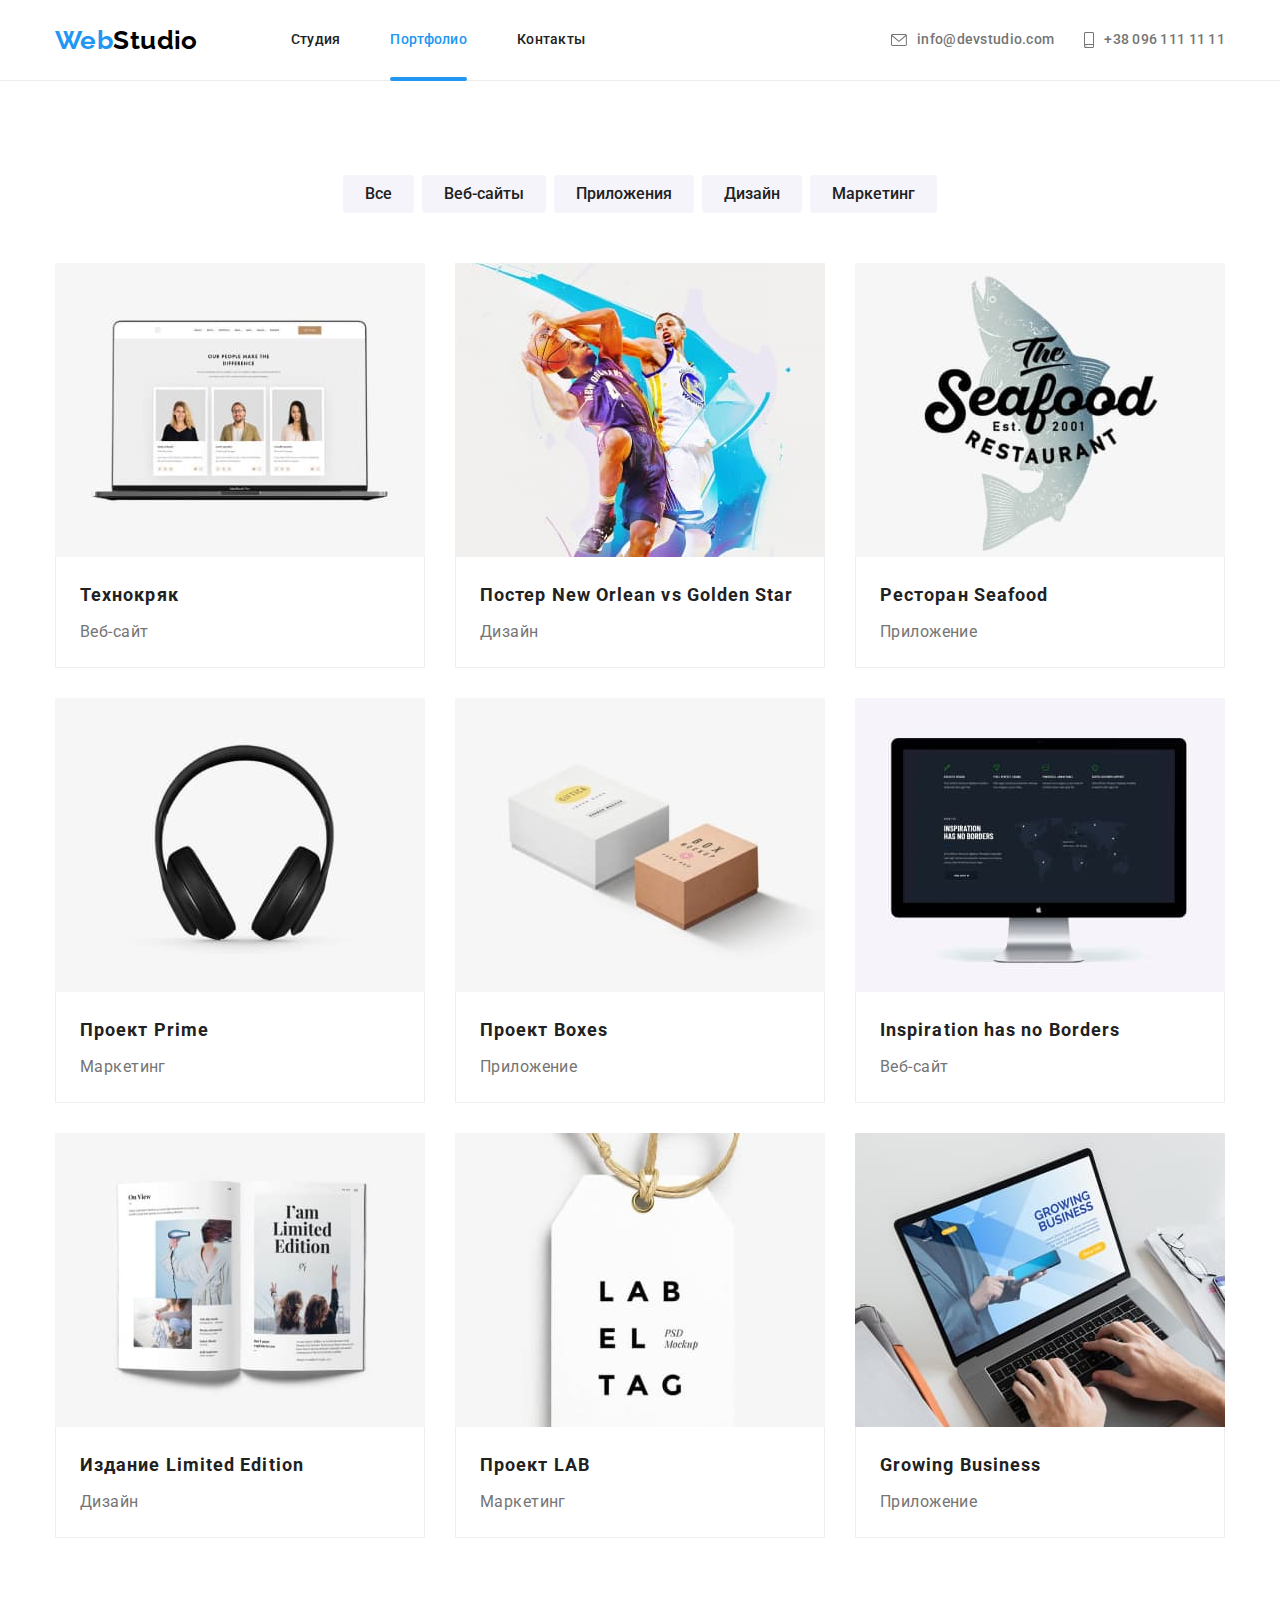
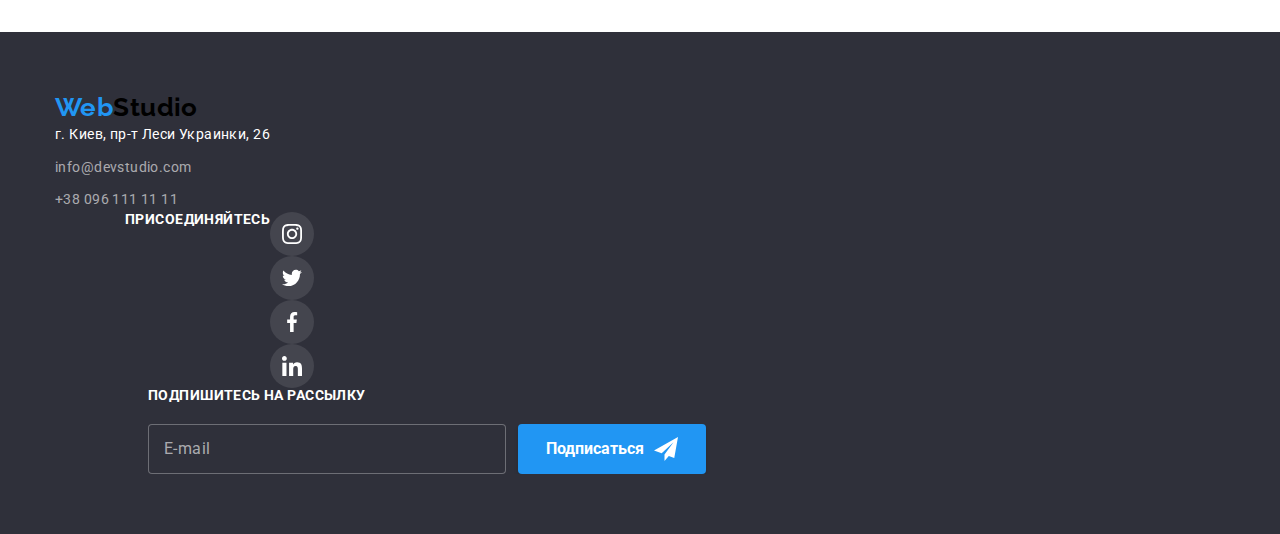
==== commit be354533: "правки" ====
--- a/portfolio.html
+++ b/portfolio.html
@@ -51,9 +51,9 @@
     </header>
     <main>
       <!-- Наши работы -->
-      <section class="section work">
+      <section class="section">
         <div class="container">
-          <h1 class="work__title visually-hidden">Наши работы</h1>
+          <h1 class="section__title section__title--visually-hidden">Наши работы</h1>
           <ul class="button-list">
             <li class="button-list__item">
               <button type="button" class="button-list__btn">Все</button>
--- a/css/main.min.css
+++ b/css/main.min.css
@@ -3,5 +3,5 @@
  Consolas,  'Liberation Mono',  Menlo,- monospace;font-size:1em}small{font-size:80%}sub,sup{font-size:75%;line-height:0;position:relative;vertical-align:baseline}sub{bottom:-0.25em}sup{top:-0.5em}table{text-indent:0;border-color:inherit}button,input,optgroup,select,textarea{font-family:inherit;font-size:100%;line-height:1.15;margin:0}button,select{text-transform:none}button,[type='button'],[type='reset'],[type='submit']{-webkit-appearance:button}::-moz-focus-inner{border-style:none;padding:0}:-moz-focusring{outline:1px dotted ButtonText}:-moz-ui-invalid{box-shadow:none}legend{padding:0}progress{vertical-align:baseline}::-webkit-inner-spin-button,::-webkit-outer-spin-button{height:auto}[type='search']{-webkit-appearance:textfield;outline-offset:-2px}::-webkit-search-decoration{-webkit-appearance:none}::-webkit-file-upload-button{-webkit-appearance:button;font:inherit}summary{display:list-item}.visually-hidden{position:absolute;clip:rect(0 0 0 0);width:1px;height:1px;margin:-1px;border:0;padding:0;overflow:hidden}body{background-color:#fff;color:#757575;font-family:Roboto, sans-serif;letter-spacing:0.03em;font-size:14px}img{display:block}.container{width:1200px;padding-left:15px;padding-right:15px;margin:0 auto}.section{padding-top:94px;padding-bottom:94px}ul,ol{margin:0;padding:0;list-style:none}a{text-decoration:none}.title{margin-top:0;margin-bottom:50px;font-weight:700;font-size:36px;line-height:1.17;text-align:center;color:#212121}.logo{margin-right:93px;font-family:Raleway, sans-serif;font-weight:700;font-size:26px;line-height:1.19;color:#000}.logo__accent{color:#2196f3}.page-heder{border-bottom:1px solid #ececec}.page-heder__container{display:-webkit-box;display:-ms-flexbox;display:flex;-webkit-box-pack:justify;-ms-flex-pack:justify;justify-content:space-between}.main-nav{display:-webkit-box;display:-ms-flexbox;display:flex;-webkit-box-align:center;-ms-flex-align:center;align-items:center}.site-nav{display:-webkit-box;display:-ms-flexbox;display:flex}.site-nav__item{position:relative}.site-nav__item:not(:last-child){margin-right:50px}.site-nav__link{display:block;padding-top:32px;padding-bottom:32px;font-weight:500;line-height:1.14;letter-spacing:0.02em;color:#212121;-webkit-transition:color 250ms cubic-bezier(0.4, 0, 0.2, 1);transition:color 250ms cubic-bezier(0.4, 0, 0.2, 1)}.site-nav__link:focus,.site-nav__link:hover{color:#2196f3}.info-nav{display:-webkit-box;display:-ms-flexbox;display:flex}.info-nav__item:not(:last-child){margin-right:30px}.info-nav__link{display:-webkit-box;display:-ms-flexbox;display:flex;-webkit-box-align:center;-ms-flex-align:center;align-items:center;padding-top:32px;padding-bottom:32px;font-weight:500;line-height:1.14;letter-spacing:0.02em;color:#757575;-webkit-transition:color 200ms cubic-bezier(0.4, 0, 0.2, 1);transition:color 200ms cubic-bezier(0.4, 0, 0.2, 1)}.info-nav__link:focus,.info-nav__link:hover{color:#2196f3}.info-nav__icon{margin-right:10px;fill:currentColor}.info-nav__icon:focus,.info-nav__icon:hover{color:#2196f3}.site-nav__link--current{color:#2196f3}.site-nav__link--current::after{content:'';position:absolute;left:0;bottom:-1px;width:100%;display:inline-block;vertical-align:bottom;border:2px solid #2196f3;border-radius:2px}.hero{display:-webkit-box;display:-ms-flexbox;display:flex;-webkit-box-orient:vertical;-webkit-box-direction:normal;-ms-flex-direction:column;flex-direction:column;-webkit-box-pack:center;-ms-flex-pack:center;justify-content:center;-webkit-box-align:center;-ms-flex-align:center;align-items:center;margin:0 auto;text-align:center;height:600px;max-width:1600px;margin-left:auto;margin-right:auto;background-image:-webkit-gradient(linear, left top, right top, from(rgba(47,48,58,0.4)), to(rgba(47,48,58,0.4))),url(../images/hero.jpg);background-image:linear-gradient(to right, rgba(47,48,58,0.4), rgba(47,48,58,0.4)),url(../images/hero.jpg);background-color:#c4c4c4;background-size:cover;background-position:center}.hero__title{margin-top:0;margin-bottom:30px;font-weight:900;font-size:44px;line-height:1.36;letter-spacing:0.06em;text-transform:uppercase;color:#fff}.hero__btn{border-radius:4px;padding:10px 32px;min-width:200px;font-weight:700;font-size:16px;line-height:1.87;-webkit-box-align:center;-ms-flex-align:center;align-items:center;text-align:center;letter-spacing:0.06em;cursor:pointer;background-color:#2196f3;color:#fff;-webkit-transition:background-color 250ms cubic-bezier(0.4, 0, 0.2, 1);transition:background-color 250ms cubic-bezier(0.4, 0, 0.2, 1)}.hero__btn:hover,.hero__btn:focus{background-color:#188ce8}.hero__container{max-width:696px}.features__list{display:-webkit-box;display:-ms-flexbox;display:flex}.features__item{width:270px}.features__item:not(:last-child){margin-right:30px}.features__icon{display:-webkit-box;display:-ms-flexbox;display:flex;-webkit-box-pack:center;-ms-flex-pack:center;justify-content:center;-webkit-box-align:center;-ms-flex-align:center;align-items:center;padding:25px 0;border-radius:4px;margin-bottom:30px;background-color:#f5f4fa}.features__title{color:#212121;font-weight:700;font-size:14px;line-height:1.14;text-transform:uppercase;margin-top:0;margin-bottom:10px}.features__text{line-height:1.71;margin-top:0;margin-bottom:0}.examples{padding-top:0}.examples__list{display:-webkit-box;display:-ms-flexbox;display:flex;-webkit-box-pack:justify;-ms-flex-pack:justify;justify-content:space-between}.examples__item{position:relative}.examples__text{position:absolute;right:0;bottom:0;width:370px;height:70px;margin:0;padding:27px 0;font-weight:700;line-height:1.14;text-align:center;text-transform:uppercase;background-color:#2f303acc;color:#fff}.team{background-color:#f5f4fa}.team__list{display:-webkit-box;display:-ms-flexbox;display:flex;-webkit-box-pack:justify;-ms-flex-pack:justify;justify-content:space-between;text-align:center}.team__item{background-color:#fff;-webkit-box-shadow:0px 1px 3px rgba(0,0,0,0.12),0px 1px 1px rgba(0,0,0,0.14),0px 2px 1px rgba(0,0,0,0.2);box-shadow:0px 1px 3px rgba(0,0,0,0.12),0px 1px 1px rgba(0,0,0,0.14),0px 2px 1px rgba(0,0,0,0.2);border-radius:0px 0px 4px 4px}.team__block{padding-top:30px;padding-bottom:30px}.team__title{margin-top:0;margin-bottom:10px;font-weight:500;font-size:16px;line-height:1.19;color:#212121}.team__text{margin-top:0;margin-bottom:16px;font-size:16px;line-height:1.19}.icon-list{display:-webkit-box;display:-ms-flexbox;display:flex;-webkit-box-pack:center;-ms-flex-pack:center;justify-content:center}.icon-list__item{margin-left:10px}.icon-list__link{display:-webkit-box;display:-ms-flexbox;display:flex;padding:12px;border-radius:50%;color:#afb1b8;-webkit-transition:background-color 250ms cubic-bezier(0.4, 0, 0.2, 1),color 250ms cubic-bezier(0.4, 0, 0.2, 1);transition:background-color 250ms cubic-bezier(0.4, 0, 0.2, 1),color 250ms cubic-bezier(0.4, 0, 0.2, 1)}.icon-list__link:focus,.icon-list__link:hover{background-color:#2196f3;color:#fff}.icon-list__icon{fill:currentColor}.clients__list{display:-webkit-box;display:-ms-flexbox;display:flex;-webkit-box-pack:center;-ms-flex-pack:center;justify-content:center}.clients__item:not(:last-child){margin-right:30px}.clients__link{display:-webkit-box;display:-ms-flexbox;display:flex;-webkit-box-pack:center;-ms-flex-pack:center;justify-content:center;-webkit-box-align:center;-ms-flex-align:center;align-items:center;padding:16px 32px;border:1px solid #afb1b8;border-radius:4px;color:#afb1b8;-webkit-transition:color 250ms cubic-bezier(0.4, 0, 0.2, 1),border-color 250ms cubic-bezier(0.4, 0, 0.2, 1);transition:color 250ms cubic-bezier(0.4, 0, 0.2, 1),border-color 250ms cubic-bezier(0.4, 0, 0.2, 1)}.clients__link:hover,.clients__link:focus{color:#2196f3;border-color:#2196f3}.clients__icon{fill:currentColor}.page-footer{padding-top:60px;padding-bottom:60px;background-color:#2f303a;color:#fff}.page-footer__box{display:-webkit-box;display:-ms-flexbox;display:flex}.page-footer__logo{display:inline-block;margin-bottom:20px;color:#fff}.address__list{font-style:normal;line-height:1.71}.address__item:not(:last-child){margin-bottom:9px}.address__link{color:#ffffff99;-webkit-transition:color 250ms cubic-bezier(0.4, 0, 0.2, 1);transition:color 250ms cubic-bezier(0.4, 0, 0.2, 1)}.address__link:hover,.address__link:focus{color:#2196f3}.social{margin-left:70px}.page-footer__title{margin-top:0;margin-bottom:20px;font-weight:700;font-size:14px;line-height:1.14;text-transform:uppercase}.social__list{display:-webkit-box;display:-ms-flexbox;display:flex}.social__item:not(:last-child){margin-right:10px}.social__link{display:-webkit-box;display:-ms-flexbox;display:flex;width:44px;height:44px;padding:12px;border-radius:50%;color:#fff;background-color:#ffffff1a;-webkit-transition:background-color 250ms cubic-bezier(0.4, 0, 0.2, 1);transition:background-color 250ms cubic-bezier(0.4, 0, 0.2, 1)}.social__link:focus,.social__link:hover{background-color:#2196f3;color:#fff}.social__icon{fill:currentColor}.footer-form{margin-left:93px}.page-footer__form{position:relative;overflow:hidden;display:-webkit-box;display:-ms-flexbox;display:flex}.footer-form__label{position:absolute;top:15px;left:16px;font-size:16px;line-height:1.25;color:#ffffff99;-webkit-transition:-webkit-transform 250ms cubic-bezier(0.4, 0, 0.2, 1);transition:-webkit-transform 250ms cubic-bezier(0.4, 0, 0.2, 1);transition:transform 250ms cubic-bezier(0.4, 0, 0.2, 1);transition:transform 250ms cubic-bezier(0.4, 0, 0.2, 1), -webkit-transform 250ms cubic-bezier(0.4, 0, 0.2, 1)}.footer-form__mail{width:358px;padding:15px 16px;border:1px solid #ffffff4d;border-radius:4px;background-color:#2f303a;color:#fff}.footer-form__btn{display:-webkit-box;display:-ms-flexbox;display:flex;-webkit-box-align:center;-ms-flex-align:center;align-items:center;padding:10px 28px;margin-left:12px;cursor:pointer;font-weight:700;font-size:16px;line-height:1.88;border:none;border-radius:4px;background-color:#2196f3;color:#fff;-webkit-box-shadow:0px 4px 4px rgba(0,0,0,0.15);box-shadow:0px 4px 4px rgba(0,0,0,0.15);-webkit-transition:background-color 250ms cubic-bezier(0.4, 0, 0.2, 1);transition:background-color 250ms cubic-bezier(0.4, 0, 0.2, 1)}.footer-form__btn:hover,.footer-form__btn:focus{background-color:#188ce8}.footer-form__mail:focus+.footer-form__label,.footer-form__mail:not(:placeholder-shown)+.footer-form__label{-webkit-transform:translateY(-40px);transform:translateY(-40px)}.footer-form__icon{margin-left:10px;fill:#fff}.button-list{display:-webkit-box;display:-ms-flexbox;display:flex;-webkit-box-pack:center;-ms-flex-pack:center;justify-content:center;margin-bottom:50px}.button-list__item:not(:last-child){margin-right:8px}.button-list__btn{font-weight:500;font-size:16px;line-height:1.62;text-align:center;cursor:pointer;border:none;border-radius:4px;padding:6px 22px;background-color:#f5f4fa;color:#212121;-webkit-transition:background-color 250ms cubic-bezier(0.4, 0, 0.2, 1),color 250ms cubic-bezier(0.4, 0, 0.2, 1),-webkit-box-shadow 250ms cubic-bezier(0.4, 0, 0.2, 1);transition:background-color 250ms cubic-bezier(0.4, 0, 0.2, 1),color 250ms cubic-bezier(0.4, 0, 0.2, 1),-webkit-box-shadow 250ms cubic-bezier(0.4, 0, 0.2, 1);transition:background-color 250ms cubic-bezier(0.4, 0, 0.2, 1),color 250ms cubic-bezier(0.4, 0, 0.2, 1),box-shadow 250ms cubic-bezier(0.4, 0, 0.2, 1);transition:background-color 250ms cubic-bezier(0.4, 0, 0.2, 1),color 250ms cubic-bezier(0.4, 0, 0.2, 1),box-shadow 250ms cubic-bezier(0.4, 0, 0.2, 1),-webkit-box-shadow 250ms cubic-bezier(0.4, 0, 0.2, 1)}.button-list__btn:hover,.button-list__btn:focus{background-color:#2196f3;color:#fff;-webkit-box-shadow:0px 3px 1px rgba(0,0,0,0.1),0px 1px 2px rgba(0,0,0,0.08),0px 2px 2px rgba(0,0,0,0.12);box-shadow:0px 3px 1px rgba(0,0,0,0.1),0px 1px 2px rgba(0,0,0,0.08),0px 2px 2px rgba(0,0,0,0.12)}.work-list{display:-webkit-box;display:-ms-flexbox;display:flex;-ms-flex-wrap:wrap;flex-wrap:wrap}.work-list__item{margin-right:30px;margin-bottom:30px;-webkit-transition:-webkit-box-shadow 250ms cubic-bezier(0.4, 0, 0.2, 1);transition:-webkit-box-shadow 250ms cubic-bezier(0.4, 0, 0.2, 1);transition:box-shadow 250ms cubic-bezier(0.4, 0, 0.2, 1);transition:box-shadow 250ms cubic-bezier(0.4, 0, 0.2, 1), -webkit-box-shadow 250ms cubic-bezier(0.4, 0, 0.2, 1)}.work-list__item:focus,.work-list__item:hover{-webkit-box-shadow:0px 1px 1px rgba(0,0,0,0.12),0px 4px 4px rgba(0,0,0,0.06),1px 4px 6px rgba(0,0,0,0.16);box-shadow:0px 1px 1px rgba(0,0,0,0.12),0px 4px 4px rgba(0,0,0,0.06),1px 4px 6px rgba(0,0,0,0.16)}.work-list__item:nth-child(3n){margin-right:0}.work-list__item:nth-last-child(-n+3){margin-bottom:0}.thumb{position:relative;overflow:hidden}.thumb__overlay{content:'';position:absolute;display:inline-block;width:100%;height:100%;background-color:#2196f3e6;-webkit-transition:-webkit-transform 250ms cubic-bezier(0.4, 0, 0.2, 1);transition:-webkit-transform 250ms cubic-bezier(0.4, 0, 0.2, 1);transition:transform 250ms cubic-bezier(0.4, 0, 0.2, 1);transition:transform 250ms cubic-bezier(0.4, 0, 0.2, 1), -webkit-transform 250ms cubic-bezier(0.4, 0, 0.2, 1)}.thumb__text{position:absolute;top:50%;left:50%;-webkit-transform:translate(-50%, -50%);transform:translate(-50%, -50%);margin:0;width:322px;font-size:18px;line-height:1.56;color:#fff}.work-list__link:hover .thumb__overlay,.work-list__link:focus .thumb__overlay{-webkit-transform:translateY(-100%);transform:translateY(-100%)}.work-list__title{margin:0;margin-bottom:4px;font-weight:700;font-size:18px;line-height:2;letter-spacing:0.06em;color:#212121}.work-list__text{margin-top:0;margin-bottom:0;font-size:16px;line-height:1.87;color:#757575}.work-list__border{border-right:1px solid #eee;border-bottom:1px solid #eee;border-left:1px solid #eee;padding:20px 24px}.backdrop{position:fixed;top:0;left:0;width:100%;height:100%;background-color:#00000033;opacity:1;-webkit-transition:opacity 500ms cubic-bezier(0.4, 0, 0.2, 1);transition:opacity 500ms cubic-bezier(0.4, 0, 0.2, 1)}.backdrop.is-hidden{opacity:0;pointer-events:none}.backdrop.is-hidden .modal{-webkit-transform:translate(-50%, -50%) scale(0.9);transform:translate(-50%, -50%) scale(0.9)}.modal{position:absolute;top:50%;left:50%;-webkit-transform:translate(-50%, -50%) scale(1);transform:translate(-50%, -50%) scale(1);width:528px;height:581px;background-color:#fff;-webkit-box-shadow:0px 1px 3px rgba(0,0,0,0.12),0px 1px 1px rgba(0,0,0,0.14),0px 2px 1px rgba(0,0,0,0.2);box-shadow:0px 1px 3px rgba(0,0,0,0.12),0px 1px 1px rgba(0,0,0,0.14),0px 2px 1px rgba(0,0,0,0.2);border-radius:4px;-webkit-transition:-webkit-transform 500ms cubic-bezier(0.4, 0, 0.2, 1);transition:-webkit-transform 500ms cubic-bezier(0.4, 0, 0.2, 1);transition:transform 500ms cubic-bezier(0.4, 0, 0.2, 1);transition:transform 500ms cubic-bezier(0.4, 0, 0.2, 1), -webkit-transform 500ms cubic-bezier(0.4, 0, 0.2, 1)}.modal__btn{position:absolute;top:8px;right:8px;padding:6px;width:30px;height:30px;border:1px solid #0000001a;border-radius:50%;background-color:#fff;cursor:pointer}.modal__btn:focus-within .modal__icon{fill:#2196f3}.modal__icon{position:absolute;top:50%;left:50%;-webkit-transform:translate(-50%, -50%);transform:translate(-50%, -50%);fill:currentColor;-webkit-transition:fill 250ms cubic-bezier(0.4, 0, 0.2, 1);transition:fill 250ms cubic-bezier(0.4, 0, 0.2, 1)}.modal__icon:hover,.modal__icon:focus{fill:#2196f3}.modal-btn:focus-within .modal-icon{fill:#2196f3}.modal-form{width:448px;margin-right:auto;margin-left:auto}.modal-form__title{text-align:center;margin-top:40px;margin-bottom:12px;font-weight:700;font-size:20px;line-height:1.15;color:secondary-text-color}.modal-form__field{position:relative;margin-bottom:20px}.modal-form__label{position:relative;display:block;margin-bottom:10px;font-size:12px;line-height:1.17;letter-spacing:0.01em}.modal-form__label:focus-within .modal-form__icon{fill:#2196f3}.modal-form__label--indent{margin-bottom:4px}.modal-form__input{width:100%;padding:11px 12px 11px 42px;margin-top:4px;border:1px solid #21212133;border-radius:4px;-webkit-transition:otline-color 250ms cubic-bezier(0.4, 0, 0.2, 1);transition:otline-color 250ms cubic-bezier(0.4, 0, 0.2, 1)}.modal-form__input:focus{outline-color:#2196f3}.modal-form__icon{position:absolute;bottom:0;left:12px;-webkit-transform:translateY(-55%);transform:translateY(-55%);fill:inherit;-webkit-transition:fill 250ms cubic-bezier(0.4, 0, 0.2, 1);transition:fill 250ms cubic-bezier(0.4, 0, 0.2, 1)}.modal-form__area{width:100%;height:120px;resize:none;padding:12px 16px;font-size:12px;line-height:1.17;letter-spacing:0.01em;color:#75757580;border:1px solid #21212133;border-radius:4px;-webkit-transition:otline-color 250ms cubic-bezier(0.4, 0, 0.2, 1);transition:otline-color 250ms cubic-bezier(0.4, 0, 0.2, 1)}.modal-form__area:focus{outline-color:#2196f3}.modal-form__check{display:-webkit-box;display:-ms-flexbox;display:flex;-webkit-box-pack:center;-ms-flex-pack:center;justify-content:center;margin-bottom:30px}.modal-form__checkbox{position:absolute;clip:rect(0 0 0 0);width:1px;height:1px;margin:-1px;border:0;padding:0;overflow:hidden}.modal-form__check-icon{display:inline-block;width:16px;height:15px;margin-right:8px;border:2px solid #212121;border-radius:1px}.modal-form__checkbox:checked+.modal-form__check-icon{border-color:transparent;background-color:#2196f3;background-image:url(../images/check.svg);background-size:contain;background-origin:border-box}.modal-form__link{color:#2196f3;margin-left:4px}.modal-form__btn{display:block;margin-right:auto;margin-left:auto;padding:10px 55px;cursor:pointer;font-weight:700;font-size:16px;line-height:1.87;letter-spacing:0.06em;color:#fff;background-color:#2196f3;border:none;border-radius:4px;-webkit-box-shadow:0px 4px 4px rgba(0,0,0,0.15);box-shadow:0px 4px 4px rgba(0,0,0,0.15);-webkit-transition:background-color 250ms cubic-bezier(0.4, 0, 0.2, 1);transition:background-color 250ms cubic-bezier(0.4, 0, 0.2, 1)}.modal-form__btn:focus,.modal-form__btn:hover{background-color:#188ce8}
+ monospace;font-size:1em}small{font-size:80%}sub,sup{font-size:75%;line-height:0;position:relative;vertical-align:baseline}sub{bottom:-0.25em}sup{top:-0.5em}table{text-indent:0;border-color:inherit}button,input,optgroup,select,textarea{font-family:inherit;font-size:100%;line-height:1.15;margin:0}button,select{text-transform:none}button,[type='button'],[type='reset'],[type='submit']{-webkit-appearance:button}::-moz-focus-inner{border-style:none;padding:0}:-moz-focusring{outline:1px dotted ButtonText}:-moz-ui-invalid{box-shadow:none}legend{padding:0}progress{vertical-align:baseline}::-webkit-inner-spin-button,::-webkit-outer-spin-button{height:auto}[type='search']{-webkit-appearance:textfield;outline-offset:-2px}::-webkit-search-decoration{-webkit-appearance:none}::-webkit-file-upload-button{-webkit-appearance:button;font:inherit}summary{display:list-item}.section__title--visually-hidden{position:absolute;clip:rect(0 0 0 0);width:1px;height:1px;margin:-1px;border:0;padding:0;overflow:hidden}body{background-color:#fff;color:#757575;font-family:Roboto, sans-serif;letter-spacing:0.03em;font-size:14px}img{display:block}.container{width:1200px;padding-left:15px;padding-right:15px;margin:0 auto}.section{padding-top:94px;padding-bottom:94px}ul,ol{margin:0;padding:0;list-style:none}a{text-decoration:none}.section__title{margin-top:0;margin-bottom:50px;font-weight:700;font-size:36px;line-height:1.17;text-align:center;color:#212121}.logo{margin-right:93px;font-family:Raleway, sans-serif;font-weight:700;font-size:26px;line-height:1.19;color:#000}.logo__accent{color:#2196f3}.page-heder{border-bottom:1px solid #ececec}.page-heder__container{display:-webkit-box;display:-ms-flexbox;display:flex;-webkit-box-pack:justify;-ms-flex-pack:justify;justify-content:space-between}.main-nav{display:-webkit-box;display:-ms-flexbox;display:flex;-webkit-box-align:center;-ms-flex-align:center;align-items:center}.site-nav{display:-webkit-box;display:-ms-flexbox;display:flex}.site-nav__item{position:relative}.site-nav__item:not(:last-child){margin-right:50px}.site-nav__link{display:block;padding-top:32px;padding-bottom:32px;font-weight:500;line-height:1.14;letter-spacing:0.02em;color:#212121;-webkit-transition:color 250ms cubic-bezier(0.4, 0, 0.2, 1);transition:color 250ms cubic-bezier(0.4, 0, 0.2, 1)}.site-nav__link:focus,.site-nav__link:hover{color:#2196f3}.info-nav{display:-webkit-box;display:-ms-flexbox;display:flex}.info-nav__item:not(:last-child){margin-right:30px}.info-nav__link{display:-webkit-box;display:-ms-flexbox;display:flex;-webkit-box-align:center;-ms-flex-align:center;align-items:center;padding-top:32px;padding-bottom:32px;font-weight:500;line-height:1.14;letter-spacing:0.02em;color:#757575;-webkit-transition:color 200ms cubic-bezier(0.4, 0, 0.2, 1);transition:color 200ms cubic-bezier(0.4, 0, 0.2, 1)}.info-nav__link:focus,.info-nav__link:hover{color:#2196f3}.info-nav__icon{margin-right:10px;fill:currentColor}.info-nav__icon:focus,.info-nav__icon:hover{color:#2196f3}.site-nav__link--current{color:#2196f3}.site-nav__link--current::after{content:'';position:absolute;left:0;bottom:-1px;width:100%;display:inline-block;vertical-align:bottom;border:2px solid #2196f3;border-radius:2px}.hero{display:-webkit-box;display:-ms-flexbox;display:flex;-webkit-box-orient:vertical;-webkit-box-direction:normal;-ms-flex-direction:column;flex-direction:column;-webkit-box-pack:center;-ms-flex-pack:center;justify-content:center;-webkit-box-align:center;-ms-flex-align:center;align-items:center;margin:0 auto;text-align:center;height:600px;max-width:1600px;margin-left:auto;margin-right:auto;background-image:-webkit-gradient(linear, left top, right top, from(rgba(47,48,58,0.4)), to(rgba(47,48,58,0.4))),url(../images/hero.jpg);background-image:linear-gradient(to right, rgba(47,48,58,0.4), rgba(47,48,58,0.4)),url(../images/hero.jpg);background-color:#c4c4c4;background-size:cover;background-position:center}.hero__title{margin-top:0;margin-bottom:30px;font-weight:900;font-size:44px;line-height:1.36;letter-spacing:0.06em;text-transform:uppercase;color:#fff}.hero__btn{border-radius:4px;padding:10px 32px;min-width:200px;font-weight:700;font-size:16px;line-height:1.87;-webkit-box-align:center;-ms-flex-align:center;align-items:center;text-align:center;letter-spacing:0.06em;cursor:pointer;background-color:#2196f3;color:#fff;-webkit-transition:background-color 250ms cubic-bezier(0.4, 0, 0.2, 1);transition:background-color 250ms cubic-bezier(0.4, 0, 0.2, 1)}.hero__btn:hover,.hero__btn:focus{background-color:#188ce8}.hero__container{max-width:696px}.features{display:-webkit-box;display:-ms-flexbox;display:flex}.features__item{width:270px}.features__item:not(:last-child){margin-right:30px}.features__icon{display:-webkit-box;display:-ms-flexbox;display:flex;-webkit-box-pack:center;-ms-flex-pack:center;justify-content:center;-webkit-box-align:center;-ms-flex-align:center;align-items:center;padding:25px 0;border-radius:4px;margin-bottom:30px;background-color:#f5f4fa}.features__title{color:#212121;font-weight:700;font-size:14px;line-height:1.14;text-transform:uppercase;margin-top:0;margin-bottom:10px}.features__text{line-height:1.71;margin-top:0;margin-bottom:0}.section--examples-padding{padding-top:0}.examples{display:-webkit-box;display:-ms-flexbox;display:flex;-webkit-box-pack:justify;-ms-flex-pack:justify;justify-content:space-between}.examples__item{position:relative}.examples__text{position:absolute;right:0;bottom:0;width:370px;height:70px;margin:0;padding:27px 0;font-weight:700;line-height:1.14;text-align:center;text-transform:uppercase;background-color:#2f303acc;color:#fff}.section--team-background{background-color:#f5f4fa}.team{display:-webkit-box;display:-ms-flexbox;display:flex;-webkit-box-pack:justify;-ms-flex-pack:justify;justify-content:space-between;text-align:center}.team__item{background-color:#fff;-webkit-box-shadow:0px 1px 3px rgba(0,0,0,0.12),0px 1px 1px rgba(0,0,0,0.14),0px 2px 1px rgba(0,0,0,0.2);box-shadow:0px 1px 3px rgba(0,0,0,0.12),0px 1px 1px rgba(0,0,0,0.14),0px 2px 1px rgba(0,0,0,0.2);border-radius:0px 0px 4px 4px}.team__block{padding-top:30px;padding-bottom:30px}.team__title{margin-top:0;margin-bottom:10px;font-weight:500;font-size:16px;line-height:1.19;color:#212121}.team__text{margin-top:0;margin-bottom:16px;font-size:16px;line-height:1.19}.icon-list{display:-webkit-box;display:-ms-flexbox;display:flex;-webkit-box-pack:center;-ms-flex-pack:center;justify-content:center}.icon-list__item{margin-left:10px}.icon-list__link{display:-webkit-box;display:-ms-flexbox;display:flex;padding:12px;border-radius:50%;color:#afb1b8;-webkit-transition:background-color 250ms cubic-bezier(0.4, 0, 0.2, 1),color 250ms cubic-bezier(0.4, 0, 0.2, 1);transition:background-color 250ms cubic-bezier(0.4, 0, 0.2, 1),color 250ms cubic-bezier(0.4, 0, 0.2, 1)}.icon-list__link:focus,.icon-list__link:hover{background-color:#2196f3;color:#fff}.icon-list__icon{fill:currentColor}.clients{display:-webkit-box;display:-ms-flexbox;display:flex;-webkit-box-pack:center;-ms-flex-pack:center;justify-content:center}.clients__item:not(:last-child){margin-right:30px}.clients__link{display:-webkit-box;display:-ms-flexbox;display:flex;-webkit-box-pack:center;-ms-flex-pack:center;justify-content:center;-webkit-box-align:center;-ms-flex-align:center;align-items:center;padding:16px 32px;border:1px solid #afb1b8;border-radius:4px;color:#afb1b8;-webkit-transition:color 250ms cubic-bezier(0.4, 0, 0.2, 1),border-color 250ms cubic-bezier(0.4, 0, 0.2, 1);transition:color 250ms cubic-bezier(0.4, 0, 0.2, 1),border-color 250ms cubic-bezier(0.4, 0, 0.2, 1)}.clients__link:hover,.clients__link:focus{color:#2196f3;border-color:#2196f3}.clients__icon{fill:currentColor}.page-footer{padding-top:60px;padding-bottom:60px;background-color:#2f303a;color:#fff}.container--flex{display:-webkit-box;display:-ms-flexbox;display:flex}.logo--footer{display:inline-block;margin-bottom:20px;color:#fff}.address__list{font-style:normal;line-height:1.71}.address__item:not(:last-child){margin-bottom:9px}.address__link{color:#ffffff99;-webkit-transition:color 250ms cubic-bezier(0.4, 0, 0.2, 1);transition:color 250ms cubic-bezier(0.4, 0, 0.2, 1)}.address__link:hover,.address__link:focus{color:#2196f3}.social{margin-left:70px}.page-footer__title{margin-top:0;margin-bottom:20px;font-weight:700;font-size:14px;line-height:1.14;text-transform:uppercase}.social{display:-webkit-box;display:-ms-flexbox;display:flex}.social__item:not(:last-child){margin-right:10px}.social__link{display:-webkit-box;display:-ms-flexbox;display:flex;width:44px;height:44px;padding:12px;border-radius:50%;color:#fff;background-color:#ffffff1a;-webkit-transition:background-color 250ms cubic-bezier(0.4, 0, 0.2, 1);transition:background-color 250ms cubic-bezier(0.4, 0, 0.2, 1)}.social__link:focus,.social__link:hover{background-color:#2196f3;color:#fff}.social__icon{fill:currentColor}.footer-form{margin-left:93px}.page-footer__form{position:relative;overflow:hidden;display:-webkit-box;display:-ms-flexbox;display:flex}.footer-form__label{position:absolute;top:15px;left:16px;font-size:16px;line-height:1.25;color:#ffffff99;-webkit-transition:-webkit-transform 250ms cubic-bezier(0.4, 0, 0.2, 1);transition:-webkit-transform 250ms cubic-bezier(0.4, 0, 0.2, 1);transition:transform 250ms cubic-bezier(0.4, 0, 0.2, 1);transition:transform 250ms cubic-bezier(0.4, 0, 0.2, 1), -webkit-transform 250ms cubic-bezier(0.4, 0, 0.2, 1)}.footer-form__mail{width:358px;padding:15px 16px;border:1px solid #ffffff4d;border-radius:4px;background-color:#2f303a;color:#fff}.footer-form__btn{display:-webkit-box;display:-ms-flexbox;display:flex;-webkit-box-align:center;-ms-flex-align:center;align-items:center;padding:10px 28px;margin-left:12px;cursor:pointer;font-weight:700;font-size:16px;line-height:1.88;border:none;border-radius:4px;background-color:#2196f3;color:#fff;-webkit-box-shadow:0px 4px 4px rgba(0,0,0,0.15);box-shadow:0px 4px 4px rgba(0,0,0,0.15);-webkit-transition:background-color 250ms cubic-bezier(0.4, 0, 0.2, 1);transition:background-color 250ms cubic-bezier(0.4, 0, 0.2, 1)}.footer-form__btn:hover,.footer-form__btn:focus{background-color:#188ce8}.footer-form__mail:focus+.footer-form__label,.footer-form__mail:not(:placeholder-shown)+.footer-form__label{-webkit-transform:translateY(-40px);transform:translateY(-40px)}.footer-form__icon{margin-left:10px;fill:#fff}.button-list{display:-webkit-box;display:-ms-flexbox;display:flex;-webkit-box-pack:center;-ms-flex-pack:center;justify-content:center;margin-bottom:50px}.button-list__item:not(:last-child){margin-right:8px}.button-list__btn{font-weight:500;font-size:16px;line-height:1.62;text-align:center;cursor:pointer;border:none;border-radius:4px;padding:6px 22px;background-color:#f5f4fa;color:#212121;-webkit-transition:background-color 250ms cubic-bezier(0.4, 0, 0.2, 1),color 250ms cubic-bezier(0.4, 0, 0.2, 1),-webkit-box-shadow 250ms cubic-bezier(0.4, 0, 0.2, 1);transition:background-color 250ms cubic-bezier(0.4, 0, 0.2, 1),color 250ms cubic-bezier(0.4, 0, 0.2, 1),-webkit-box-shadow 250ms cubic-bezier(0.4, 0, 0.2, 1);transition:background-color 250ms cubic-bezier(0.4, 0, 0.2, 1),color 250ms cubic-bezier(0.4, 0, 0.2, 1),box-shadow 250ms cubic-bezier(0.4, 0, 0.2, 1);transition:background-color 250ms cubic-bezier(0.4, 0, 0.2, 1),color 250ms cubic-bezier(0.4, 0, 0.2, 1),box-shadow 250ms cubic-bezier(0.4, 0, 0.2, 1),-webkit-box-shadow 250ms cubic-bezier(0.4, 0, 0.2, 1)}.button-list__btn:hover,.button-list__btn:focus{background-color:#2196f3;color:#fff;-webkit-box-shadow:0px 3px 1px rgba(0,0,0,0.1),0px 1px 2px rgba(0,0,0,0.08),0px 2px 2px rgba(0,0,0,0.12);box-shadow:0px 3px 1px rgba(0,0,0,0.1),0px 1px 2px rgba(0,0,0,0.08),0px 2px 2px rgba(0,0,0,0.12)}.work-list{display:-webkit-box;display:-ms-flexbox;display:flex;-ms-flex-wrap:wrap;flex-wrap:wrap}.work-list__item{margin-right:30px;margin-bottom:30px;-webkit-transition:-webkit-box-shadow 250ms cubic-bezier(0.4, 0, 0.2, 1);transition:-webkit-box-shadow 250ms cubic-bezier(0.4, 0, 0.2, 1);transition:box-shadow 250ms cubic-bezier(0.4, 0, 0.2, 1);transition:box-shadow 250ms cubic-bezier(0.4, 0, 0.2, 1), -webkit-box-shadow 250ms cubic-bezier(0.4, 0, 0.2, 1)}.work-list__item:focus,.work-list__item:hover{-webkit-box-shadow:0px 1px 1px rgba(0,0,0,0.12),0px 4px 4px rgba(0,0,0,0.06),1px 4px 6px rgba(0,0,0,0.16);box-shadow:0px 1px 1px rgba(0,0,0,0.12),0px 4px 4px rgba(0,0,0,0.06),1px 4px 6px rgba(0,0,0,0.16)}.work-list__item:nth-child(3n){margin-right:0}.work-list__item:nth-last-child(-n+3){margin-bottom:0}.thumb{position:relative;overflow:hidden}.thumb__overlay{content:'';position:absolute;display:inline-block;width:100%;height:100%;background-color:#2196f3e6;-webkit-transition:-webkit-transform 250ms cubic-bezier(0.4, 0, 0.2, 1);transition:-webkit-transform 250ms cubic-bezier(0.4, 0, 0.2, 1);transition:transform 250ms cubic-bezier(0.4, 0, 0.2, 1);transition:transform 250ms cubic-bezier(0.4, 0, 0.2, 1), -webkit-transform 250ms cubic-bezier(0.4, 0, 0.2, 1)}.thumb__text{position:absolute;top:50%;left:50%;-webkit-transform:translate(-50%, -50%);transform:translate(-50%, -50%);margin:0;width:322px;font-size:18px;line-height:1.56;color:#fff}.work-list__link:hover .thumb__overlay,.work-list__link:focus .thumb__overlay{-webkit-transform:translateY(-100%);transform:translateY(-100%)}.work-list__title{margin:0;margin-bottom:4px;font-weight:700;font-size:18px;line-height:2;letter-spacing:0.06em;color:#212121}.work-list__text{margin-top:0;margin-bottom:0;font-size:16px;line-height:1.87;color:#757575}.work-list__border{border-right:1px solid #eee;border-bottom:1px solid #eee;border-left:1px solid #eee;padding:20px 24px}.backdrop{position:fixed;top:0;left:0;width:100%;height:100%;background-color:#00000033;opacity:1;-webkit-transition:opacity 500ms cubic-bezier(0.4, 0, 0.2, 1);transition:opacity 500ms cubic-bezier(0.4, 0, 0.2, 1)}.backdrop.is-hidden{opacity:0;pointer-events:none}.backdrop.is-hidden .modal{-webkit-transform:translate(-50%, -50%) scale(0.9);transform:translate(-50%, -50%) scale(0.9)}.modal{position:absolute;top:50%;left:50%;-webkit-transform:translate(-50%, -50%) scale(1);transform:translate(-50%, -50%) scale(1);width:528px;height:581px;background-color:#fff;-webkit-box-shadow:0px 1px 3px rgba(0,0,0,0.12),0px 1px 1px rgba(0,0,0,0.14),0px 2px 1px rgba(0,0,0,0.2);box-shadow:0px 1px 3px rgba(0,0,0,0.12),0px 1px 1px rgba(0,0,0,0.14),0px 2px 1px rgba(0,0,0,0.2);border-radius:4px;-webkit-transition:-webkit-transform 500ms cubic-bezier(0.4, 0, 0.2, 1);transition:-webkit-transform 500ms cubic-bezier(0.4, 0, 0.2, 1);transition:transform 500ms cubic-bezier(0.4, 0, 0.2, 1);transition:transform 500ms cubic-bezier(0.4, 0, 0.2, 1), -webkit-transform 500ms cubic-bezier(0.4, 0, 0.2, 1)}.modal__btn{position:absolute;top:8px;right:8px;padding:6px;width:30px;height:30px;border:1px solid #0000001a;border-radius:50%;background-color:#fff;cursor:pointer}.modal__btn:focus-within .modal__icon{fill:#2196f3}.modal__icon{position:absolute;top:50%;left:50%;-webkit-transform:translate(-50%, -50%);transform:translate(-50%, -50%);fill:currentColor;-webkit-transition:fill 250ms cubic-bezier(0.4, 0, 0.2, 1);transition:fill 250ms cubic-bezier(0.4, 0, 0.2, 1)}.modal__icon:hover,.modal__icon:focus{fill:#2196f3}.modal-btn:focus-within .modal-icon{fill:#2196f3}.modal-form{width:448px;margin-right:auto;margin-left:auto}.modal-form__title{text-align:center;margin-top:40px;margin-bottom:12px;font-weight:700;font-size:20px;line-height:1.15;color:secondary-text-color}.modal-form__field{position:relative;margin-bottom:20px}.modal-form__label{position:relative;display:block;margin-bottom:10px;font-size:12px;line-height:1.17;letter-spacing:0.01em}.modal-form__label:focus-within .modal-form__icon{fill:#2196f3}.modal-form__label--indent{margin-bottom:4px}.modal-form__input{width:100%;padding:11px 12px 11px 42px;margin-top:4px;border:1px solid #21212133;border-radius:4px;-webkit-transition:otline-color 250ms cubic-bezier(0.4, 0, 0.2, 1);transition:otline-color 250ms cubic-bezier(0.4, 0, 0.2, 1)}.modal-form__input:focus{outline-color:#2196f3}.modal-form__icon{position:absolute;bottom:0;left:12px;-webkit-transform:translateY(-55%);transform:translateY(-55%);fill:inherit;-webkit-transition:fill 250ms cubic-bezier(0.4, 0, 0.2, 1);transition:fill 250ms cubic-bezier(0.4, 0, 0.2, 1)}.modal-form__area{width:100%;height:120px;resize:none;padding:12px 16px;font-size:12px;line-height:1.17;letter-spacing:0.01em;color:#75757580;border:1px solid #21212133;border-radius:4px;-webkit-transition:otline-color 250ms cubic-bezier(0.4, 0, 0.2, 1);transition:otline-color 250ms cubic-bezier(0.4, 0, 0.2, 1)}.modal-form__area:focus{outline-color:#2196f3}.modal-form__check{display:-webkit-box;display:-ms-flexbox;display:flex;-webkit-box-pack:center;-ms-flex-pack:center;justify-content:center;margin-bottom:30px}.modal-form__checkbox{position:absolute;clip:rect(0 0 0 0);width:1px;height:1px;margin:-1px;border:0;padding:0;overflow:hidden}.modal-form__check-icon{display:inline-block;width:16px;height:15px;margin-right:8px;border:2px solid #212121;border-radius:1px}.modal-form__checkbox:checked+.modal-form__check-icon{border-color:transparent;background-color:#2196f3;background-image:url(../images/check.svg);background-size:contain;background-origin:border-box}.modal-form__link{color:#2196f3;margin-left:4px}.modal-form__btn{display:block;margin-right:auto;margin-left:auto;padding:10px 55px;cursor:pointer;font-weight:700;font-size:16px;line-height:1.87;letter-spacing:0.06em;color:#fff;background-color:#2196f3;border:none;border-radius:4px;-webkit-box-shadow:0px 4px 4px rgba(0,0,0,0.15);box-shadow:0px 4px 4px rgba(0,0,0,0.15);-webkit-transition:background-color 250ms cubic-bezier(0.4, 0, 0.2, 1);transition:background-color 250ms cubic-bezier(0.4, 0, 0.2, 1)}.modal-form__btn:focus,.modal-form__btn:hover{background-color:#188ce8}
 /*# sourceMappingURL=main.min.css.map */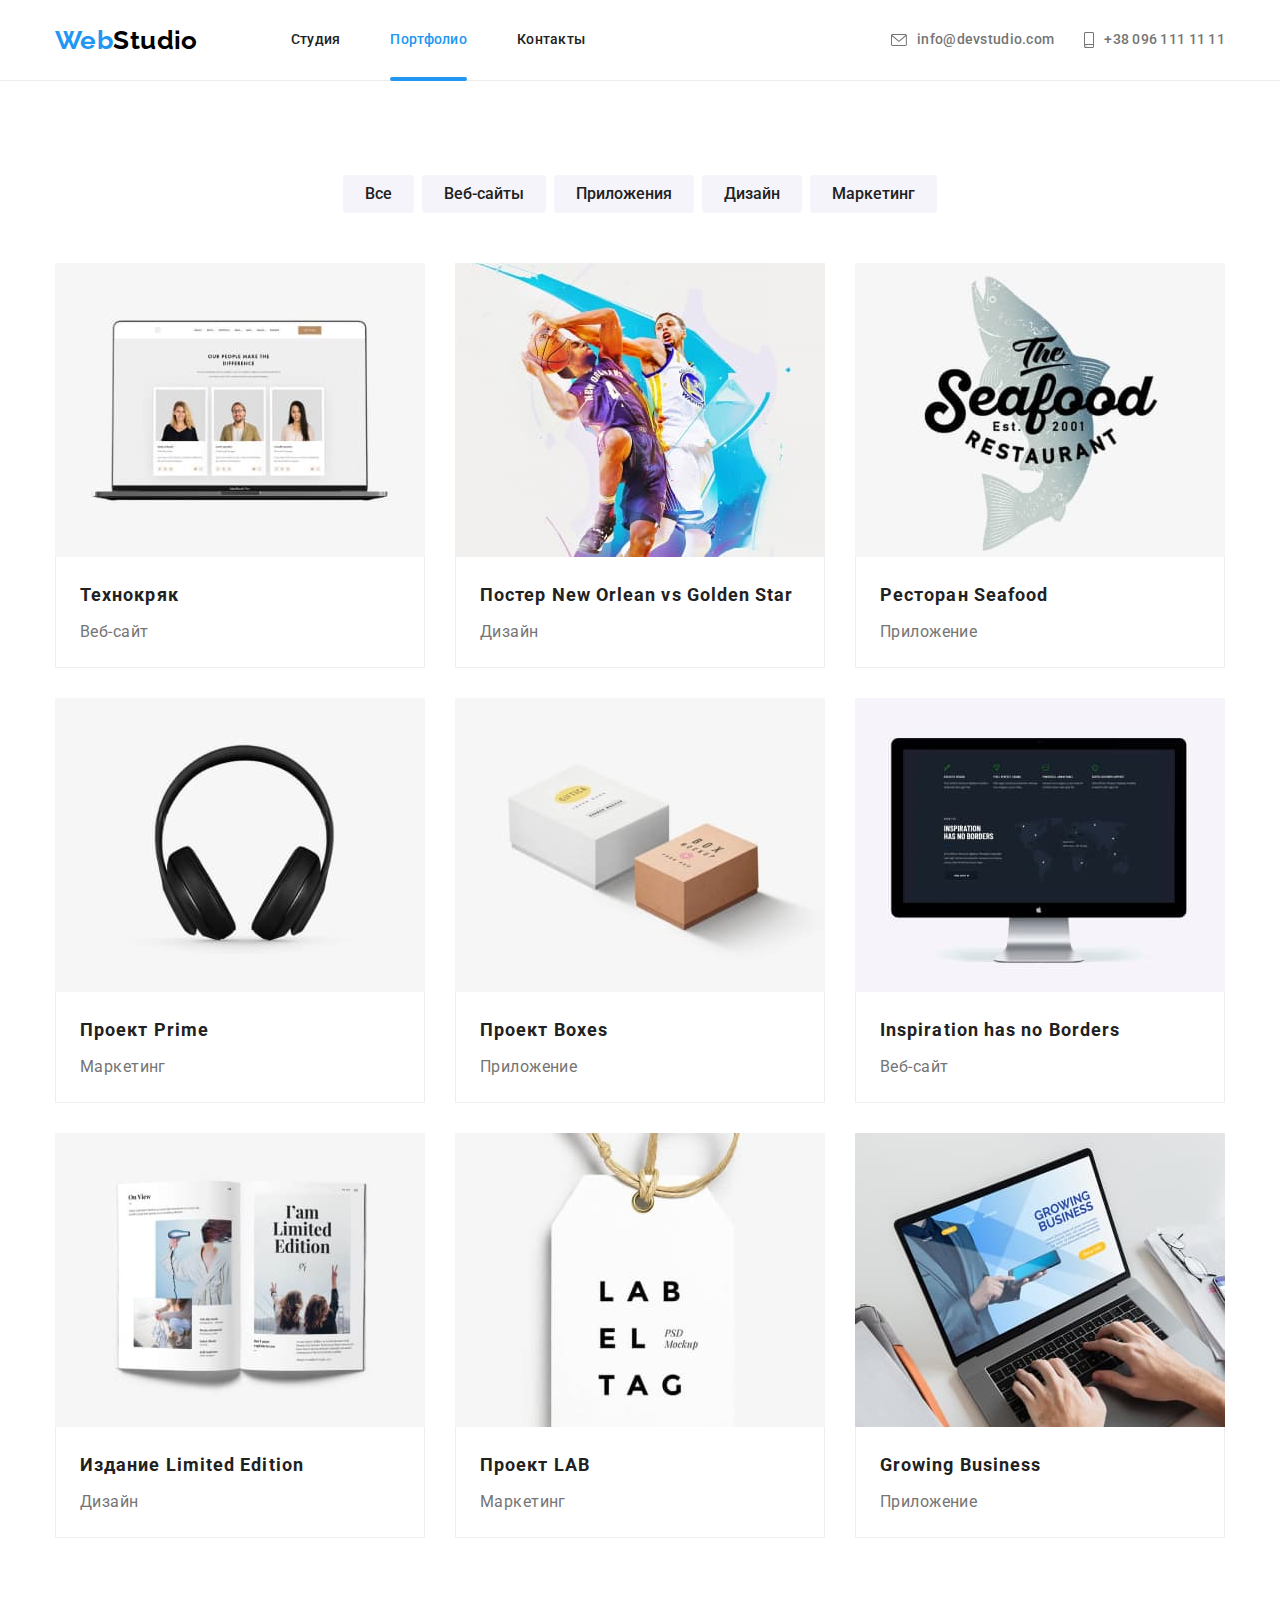
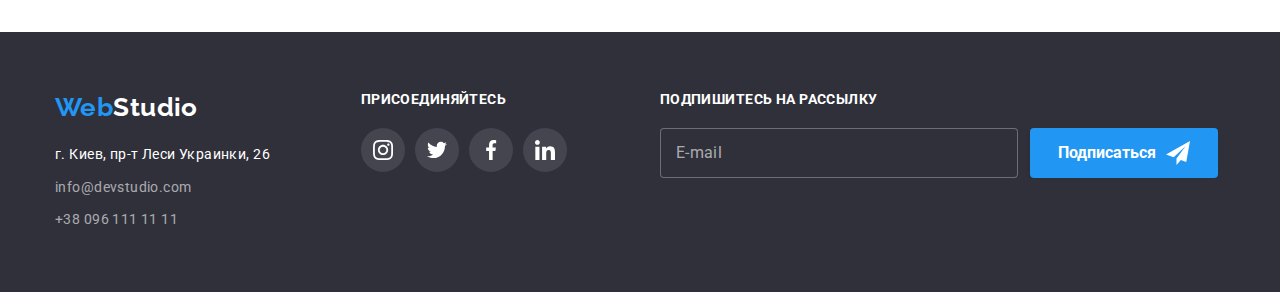
==== commit d32205ed: "revisions" ====
--- a/portfolio.html
+++ b/portfolio.html
@@ -256,9 +256,9 @@
     </main>
     <!--Подвал-->
     <footer class="page-footer">
-      <div class="container page-footer__box">
+      <div class="container container--flex">
         <div>
-          <a href="/" class="logo page-footer__logo"><span class="logo__accent">Web</span>Studio</a>
+          <a href="/" class="logo logo--footer"><span class="logo__accent">Web</span>Studio</a>
           <address class="address">
             <ul class="address__list">
               <li class="address__item">г. Киев, пр-т Леси Украинки, 26</li>
--- a/css/main.min.css
+++ b/css/main.min.css
@@ -3,5 +3,5 @@
  Consolas,  'Liberation Mono',  Menlo,- monospace;font-size:1em}small{font-size:80%}sub,sup{font-size:75%;line-height:0;position:relative;vertical-align:baseline}sub{bottom:-0.25em}sup{top:-0.5em}table{text-indent:0;border-color:inherit}button,input,optgroup,select,textarea{font-family:inherit;font-size:100%;line-height:1.15;margin:0}button,select{text-transform:none}button,[type='button'],[type='reset'],[type='submit']{-webkit-appearance:button}::-moz-focus-inner{border-style:none;padding:0}:-moz-focusring{outline:1px dotted ButtonText}:-moz-ui-invalid{box-shadow:none}legend{padding:0}progress{vertical-align:baseline}::-webkit-inner-spin-button,::-webkit-outer-spin-button{height:auto}[type='search']{-webkit-appearance:textfield;outline-offset:-2px}::-webkit-search-decoration{-webkit-appearance:none}::-webkit-file-upload-button{-webkit-appearance:button;font:inherit}summary{display:list-item}.section__title--visually-hidden{position:absolute;clip:rect(0 0 0 0);width:1px;height:1px;margin:-1px;border:0;padding:0;overflow:hidden}body{background-color:#fff;color:#757575;font-family:Roboto, sans-serif;letter-spacing:0.03em;font-size:14px}img{display:block}.container{width:1200px;padding-left:15px;padding-right:15px;margin:0 auto}.section{padding-top:94px;padding-bottom:94px}ul,ol{margin:0;padding:0;list-style:none}a{text-decoration:none}.section__title{margin-top:0;margin-bottom:50px;font-weight:700;font-size:36px;line-height:1.17;text-align:center;color:#212121}.logo{margin-right:93px;font-family:Raleway, sans-serif;font-weight:700;font-size:26px;line-height:1.19;color:#000}.logo__accent{color:#2196f3}.page-heder{border-bottom:1px solid #ececec}.page-heder__container{display:-webkit-box;display:-ms-flexbox;display:flex;-webkit-box-pack:justify;-ms-flex-pack:justify;justify-content:space-between}.main-nav{display:-webkit-box;display:-ms-flexbox;display:flex;-webkit-box-align:center;-ms-flex-align:center;align-items:center}.site-nav{display:-webkit-box;display:-ms-flexbox;display:flex}.site-nav__item{position:relative}.site-nav__item:not(:last-child){margin-right:50px}.site-nav__link{display:block;padding-top:32px;padding-bottom:32px;font-weight:500;line-height:1.14;letter-spacing:0.02em;color:#212121;-webkit-transition:color 250ms cubic-bezier(0.4, 0, 0.2, 1);transition:color 250ms cubic-bezier(0.4, 0, 0.2, 1)}.site-nav__link:focus,.site-nav__link:hover{color:#2196f3}.info-nav{display:-webkit-box;display:-ms-flexbox;display:flex}.info-nav__item:not(:last-child){margin-right:30px}.info-nav__link{display:-webkit-box;display:-ms-flexbox;display:flex;-webkit-box-align:center;-ms-flex-align:center;align-items:center;padding-top:32px;padding-bottom:32px;font-weight:500;line-height:1.14;letter-spacing:0.02em;color:#757575;-webkit-transition:color 200ms cubic-bezier(0.4, 0, 0.2, 1);transition:color 200ms cubic-bezier(0.4, 0, 0.2, 1)}.info-nav__link:focus,.info-nav__link:hover{color:#2196f3}.info-nav__icon{margin-right:10px;fill:currentColor}.info-nav__icon:focus,.info-nav__icon:hover{color:#2196f3}.site-nav__link--current{color:#2196f3}.site-nav__link--current::after{content:'';position:absolute;left:0;bottom:-1px;width:100%;display:inline-block;vertical-align:bottom;border:2px solid #2196f3;border-radius:2px}.hero{display:-webkit-box;display:-ms-flexbox;display:flex;-webkit-box-orient:vertical;-webkit-box-direction:normal;-ms-flex-direction:column;flex-direction:column;-webkit-box-pack:center;-ms-flex-pack:center;justify-content:center;-webkit-box-align:center;-ms-flex-align:center;align-items:center;margin:0 auto;text-align:center;height:600px;max-width:1600px;margin-left:auto;margin-right:auto;background-image:-webkit-gradient(linear, left top, right top, from(rgba(47,48,58,0.4)), to(rgba(47,48,58,0.4))),url(../images/hero.jpg);background-image:linear-gradient(to right, rgba(47,48,58,0.4), rgba(47,48,58,0.4)),url(../images/hero.jpg);background-color:#c4c4c4;background-size:cover;background-position:center}.hero__title{margin-top:0;margin-bottom:30px;font-weight:900;font-size:44px;line-height:1.36;letter-spacing:0.06em;text-transform:uppercase;color:#fff}.hero__btn{border-radius:4px;padding:10px 32px;min-width:200px;font-weight:700;font-size:16px;line-height:1.87;-webkit-box-align:center;-ms-flex-align:center;align-items:center;text-align:center;letter-spacing:0.06em;cursor:pointer;background-color:#2196f3;color:#fff;-webkit-transition:background-color 250ms cubic-bezier(0.4, 0, 0.2, 1);transition:background-color 250ms cubic-bezier(0.4, 0, 0.2, 1)}.hero__btn:hover,.hero__btn:focus{background-color:#188ce8}.hero__container{max-width:696px}.features{display:-webkit-box;display:-ms-flexbox;display:flex}.features__item{width:270px}.features__item:not(:last-child){margin-right:30px}.features__icon{display:-webkit-box;display:-ms-flexbox;display:flex;-webkit-box-pack:center;-ms-flex-pack:center;justify-content:center;-webkit-box-align:center;-ms-flex-align:center;align-items:center;padding:25px 0;border-radius:4px;margin-bottom:30px;background-color:#f5f4fa}.features__title{color:#212121;font-weight:700;font-size:14px;line-height:1.14;text-transform:uppercase;margin-top:0;margin-bottom:10px}.features__text{line-height:1.71;margin-top:0;margin-bottom:0}.section--examples-padding{padding-top:0}.examples{display:-webkit-box;display:-ms-flexbox;display:flex;-webkit-box-pack:justify;-ms-flex-pack:justify;justify-content:space-between}.examples__item{position:relative}.examples__text{position:absolute;right:0;bottom:0;width:370px;height:70px;margin:0;padding:27px 0;font-weight:700;line-height:1.14;text-align:center;text-transform:uppercase;background-color:#2f303acc;color:#fff}.section--team-background{background-color:#f5f4fa}.team{display:-webkit-box;display:-ms-flexbox;display:flex;-webkit-box-pack:justify;-ms-flex-pack:justify;justify-content:space-between;text-align:center}.team__item{background-color:#fff;-webkit-box-shadow:0px 1px 3px rgba(0,0,0,0.12),0px 1px 1px rgba(0,0,0,0.14),0px 2px 1px rgba(0,0,0,0.2);box-shadow:0px 1px 3px rgba(0,0,0,0.12),0px 1px 1px rgba(0,0,0,0.14),0px 2px 1px rgba(0,0,0,0.2);border-radius:0px 0px 4px 4px}.team__block{padding-top:30px;padding-bottom:30px}.team__title{margin-top:0;margin-bottom:10px;font-weight:500;font-size:16px;line-height:1.19;color:#212121}.team__text{margin-top:0;margin-bottom:16px;font-size:16px;line-height:1.19}.icon-list{display:-webkit-box;display:-ms-flexbox;display:flex;-webkit-box-pack:center;-ms-flex-pack:center;justify-content:center}.icon-list__item{margin-left:10px}.icon-list__link{display:-webkit-box;display:-ms-flexbox;display:flex;padding:12px;border-radius:50%;color:#afb1b8;-webkit-transition:background-color 250ms cubic-bezier(0.4, 0, 0.2, 1),color 250ms cubic-bezier(0.4, 0, 0.2, 1);transition:background-color 250ms cubic-bezier(0.4, 0, 0.2, 1),color 250ms cubic-bezier(0.4, 0, 0.2, 1)}.icon-list__link:focus,.icon-list__link:hover{background-color:#2196f3;color:#fff}.icon-list__icon{fill:currentColor}.clients{display:-webkit-box;display:-ms-flexbox;display:flex;-webkit-box-pack:center;-ms-flex-pack:center;justify-content:center}.clients__item:not(:last-child){margin-right:30px}.clients__link{display:-webkit-box;display:-ms-flexbox;display:flex;-webkit-box-pack:center;-ms-flex-pack:center;justify-content:center;-webkit-box-align:center;-ms-flex-align:center;align-items:center;padding:16px 32px;border:1px solid #afb1b8;border-radius:4px;color:#afb1b8;-webkit-transition:color 250ms cubic-bezier(0.4, 0, 0.2, 1),border-color 250ms cubic-bezier(0.4, 0, 0.2, 1);transition:color 250ms cubic-bezier(0.4, 0, 0.2, 1),border-color 250ms cubic-bezier(0.4, 0, 0.2, 1)}.clients__link:hover,.clients__link:focus{color:#2196f3;border-color:#2196f3}.clients__icon{fill:currentColor}.page-footer{padding-top:60px;padding-bottom:60px;background-color:#2f303a;color:#fff}.container--flex{display:-webkit-box;display:-ms-flexbox;display:flex}.logo--footer{display:inline-block;margin-bottom:20px;color:#fff}.address__list{font-style:normal;line-height:1.71}.address__item:not(:last-child){margin-bottom:9px}.address__link{color:#ffffff99;-webkit-transition:color 250ms cubic-bezier(0.4, 0, 0.2, 1);transition:color 250ms cubic-bezier(0.4, 0, 0.2, 1)}.address__link:hover,.address__link:focus{color:#2196f3}.social{margin-left:70px}.page-footer__title{margin-top:0;margin-bottom:20px;font-weight:700;font-size:14px;line-height:1.14;text-transform:uppercase}.social{display:-webkit-box;display:-ms-flexbox;display:flex}.social__item:not(:last-child){margin-right:10px}.social__link{display:-webkit-box;display:-ms-flexbox;display:flex;width:44px;height:44px;padding:12px;border-radius:50%;color:#fff;background-color:#ffffff1a;-webkit-transition:background-color 250ms cubic-bezier(0.4, 0, 0.2, 1);transition:background-color 250ms cubic-bezier(0.4, 0, 0.2, 1)}.social__link:focus,.social__link:hover{background-color:#2196f3;color:#fff}.social__icon{fill:currentColor}.footer-form{margin-left:93px}.page-footer__form{position:relative;overflow:hidden;display:-webkit-box;display:-ms-flexbox;display:flex}.footer-form__label{position:absolute;top:15px;left:16px;font-size:16px;line-height:1.25;color:#ffffff99;-webkit-transition:-webkit-transform 250ms cubic-bezier(0.4, 0, 0.2, 1);transition:-webkit-transform 250ms cubic-bezier(0.4, 0, 0.2, 1);transition:transform 250ms cubic-bezier(0.4, 0, 0.2, 1);transition:transform 250ms cubic-bezier(0.4, 0, 0.2, 1), -webkit-transform 250ms cubic-bezier(0.4, 0, 0.2, 1)}.footer-form__mail{width:358px;padding:15px 16px;border:1px solid #ffffff4d;border-radius:4px;background-color:#2f303a;color:#fff}.footer-form__btn{display:-webkit-box;display:-ms-flexbox;display:flex;-webkit-box-align:center;-ms-flex-align:center;align-items:center;padding:10px 28px;margin-left:12px;cursor:pointer;font-weight:700;font-size:16px;line-height:1.88;border:none;border-radius:4px;background-color:#2196f3;color:#fff;-webkit-box-shadow:0px 4px 4px rgba(0,0,0,0.15);box-shadow:0px 4px 4px rgba(0,0,0,0.15);-webkit-transition:background-color 250ms cubic-bezier(0.4, 0, 0.2, 1);transition:background-color 250ms cubic-bezier(0.4, 0, 0.2, 1)}.footer-form__btn:hover,.footer-form__btn:focus{background-color:#188ce8}.footer-form__mail:focus+.footer-form__label,.footer-form__mail:not(:placeholder-shown)+.footer-form__label{-webkit-transform:translateY(-40px);transform:translateY(-40px)}.footer-form__icon{margin-left:10px;fill:#fff}.button-list{display:-webkit-box;display:-ms-flexbox;display:flex;-webkit-box-pack:center;-ms-flex-pack:center;justify-content:center;margin-bottom:50px}.button-list__item:not(:last-child){margin-right:8px}.button-list__btn{font-weight:500;font-size:16px;line-height:1.62;text-align:center;cursor:pointer;border:none;border-radius:4px;padding:6px 22px;background-color:#f5f4fa;color:#212121;-webkit-transition:background-color 250ms cubic-bezier(0.4, 0, 0.2, 1),color 250ms cubic-bezier(0.4, 0, 0.2, 1),-webkit-box-shadow 250ms cubic-bezier(0.4, 0, 0.2, 1);transition:background-color 250ms cubic-bezier(0.4, 0, 0.2, 1),color 250ms cubic-bezier(0.4, 0, 0.2, 1),-webkit-box-shadow 250ms cubic-bezier(0.4, 0, 0.2, 1);transition:background-color 250ms cubic-bezier(0.4, 0, 0.2, 1),color 250ms cubic-bezier(0.4, 0, 0.2, 1),box-shadow 250ms cubic-bezier(0.4, 0, 0.2, 1);transition:background-color 250ms cubic-bezier(0.4, 0, 0.2, 1),color 250ms cubic-bezier(0.4, 0, 0.2, 1),box-shadow 250ms cubic-bezier(0.4, 0, 0.2, 1),-webkit-box-shadow 250ms cubic-bezier(0.4, 0, 0.2, 1)}.button-list__btn:hover,.button-list__btn:focus{background-color:#2196f3;color:#fff;-webkit-box-shadow:0px 3px 1px rgba(0,0,0,0.1),0px 1px 2px rgba(0,0,0,0.08),0px 2px 2px rgba(0,0,0,0.12);box-shadow:0px 3px 1px rgba(0,0,0,0.1),0px 1px 2px rgba(0,0,0,0.08),0px 2px 2px rgba(0,0,0,0.12)}.work-list{display:-webkit-box;display:-ms-flexbox;display:flex;-ms-flex-wrap:wrap;flex-wrap:wrap}.work-list__item{margin-right:30px;margin-bottom:30px;-webkit-transition:-webkit-box-shadow 250ms cubic-bezier(0.4, 0, 0.2, 1);transition:-webkit-box-shadow 250ms cubic-bezier(0.4, 0, 0.2, 1);transition:box-shadow 250ms cubic-bezier(0.4, 0, 0.2, 1);transition:box-shadow 250ms cubic-bezier(0.4, 0, 0.2, 1), -webkit-box-shadow 250ms cubic-bezier(0.4, 0, 0.2, 1)}.work-list__item:focus,.work-list__item:hover{-webkit-box-shadow:0px 1px 1px rgba(0,0,0,0.12),0px 4px 4px rgba(0,0,0,0.06),1px 4px 6px rgba(0,0,0,0.16);box-shadow:0px 1px 1px rgba(0,0,0,0.12),0px 4px 4px rgba(0,0,0,0.06),1px 4px 6px rgba(0,0,0,0.16)}.work-list__item:nth-child(3n){margin-right:0}.work-list__item:nth-last-child(-n+3){margin-bottom:0}.thumb{position:relative;overflow:hidden}.thumb__overlay{content:'';position:absolute;display:inline-block;width:100%;height:100%;background-color:#2196f3e6;-webkit-transition:-webkit-transform 250ms cubic-bezier(0.4, 0, 0.2, 1);transition:-webkit-transform 250ms cubic-bezier(0.4, 0, 0.2, 1);transition:transform 250ms cubic-bezier(0.4, 0, 0.2, 1);transition:transform 250ms cubic-bezier(0.4, 0, 0.2, 1), -webkit-transform 250ms cubic-bezier(0.4, 0, 0.2, 1)}.thumb__text{position:absolute;top:50%;left:50%;-webkit-transform:translate(-50%, -50%);transform:translate(-50%, -50%);margin:0;width:322px;font-size:18px;line-height:1.56;color:#fff}.work-list__link:hover .thumb__overlay,.work-list__link:focus .thumb__overlay{-webkit-transform:translateY(-100%);transform:translateY(-100%)}.work-list__title{margin:0;margin-bottom:4px;font-weight:700;font-size:18px;line-height:2;letter-spacing:0.06em;color:#212121}.work-list__text{margin-top:0;margin-bottom:0;font-size:16px;line-height:1.87;color:#757575}.work-list__border{border-right:1px solid #eee;border-bottom:1px solid #eee;border-left:1px solid #eee;padding:20px 24px}.backdrop{position:fixed;top:0;left:0;width:100%;height:100%;background-color:#00000033;opacity:1;-webkit-transition:opacity 500ms cubic-bezier(0.4, 0, 0.2, 1);transition:opacity 500ms cubic-bezier(0.4, 0, 0.2, 1)}.backdrop.is-hidden{opacity:0;pointer-events:none}.backdrop.is-hidden .modal{-webkit-transform:translate(-50%, -50%) scale(0.9);transform:translate(-50%, -50%) scale(0.9)}.modal{position:absolute;top:50%;left:50%;-webkit-transform:translate(-50%, -50%) scale(1);transform:translate(-50%, -50%) scale(1);width:528px;height:581px;background-color:#fff;-webkit-box-shadow:0px 1px 3px rgba(0,0,0,0.12),0px 1px 1px rgba(0,0,0,0.14),0px 2px 1px rgba(0,0,0,0.2);box-shadow:0px 1px 3px rgba(0,0,0,0.12),0px 1px 1px rgba(0,0,0,0.14),0px 2px 1px rgba(0,0,0,0.2);border-radius:4px;-webkit-transition:-webkit-transform 500ms cubic-bezier(0.4, 0, 0.2, 1);transition:-webkit-transform 500ms cubic-bezier(0.4, 0, 0.2, 1);transition:transform 500ms cubic-bezier(0.4, 0, 0.2, 1);transition:transform 500ms cubic-bezier(0.4, 0, 0.2, 1), -webkit-transform 500ms cubic-bezier(0.4, 0, 0.2, 1)}.modal__btn{position:absolute;top:8px;right:8px;padding:6px;width:30px;height:30px;border:1px solid #0000001a;border-radius:50%;background-color:#fff;cursor:pointer}.modal__btn:focus-within .modal__icon{fill:#2196f3}.modal__icon{position:absolute;top:50%;left:50%;-webkit-transform:translate(-50%, -50%);transform:translate(-50%, -50%);fill:currentColor;-webkit-transition:fill 250ms cubic-bezier(0.4, 0, 0.2, 1);transition:fill 250ms cubic-bezier(0.4, 0, 0.2, 1)}.modal__icon:hover,.modal__icon:focus{fill:#2196f3}.modal-btn:focus-within .modal-icon{fill:#2196f3}.modal-form{width:448px;margin-right:auto;margin-left:auto}.modal-form__title{text-align:center;margin-top:40px;margin-bottom:12px;font-weight:700;font-size:20px;line-height:1.15;color:secondary-text-color}.modal-form__field{position:relative;margin-bottom:20px}.modal-form__label{position:relative;display:block;margin-bottom:10px;font-size:12px;line-height:1.17;letter-spacing:0.01em}.modal-form__label:focus-within .modal-form__icon{fill:#2196f3}.modal-form__label--indent{margin-bottom:4px}.modal-form__input{width:100%;padding:11px 12px 11px 42px;margin-top:4px;border:1px solid #21212133;border-radius:4px;-webkit-transition:otline-color 250ms cubic-bezier(0.4, 0, 0.2, 1);transition:otline-color 250ms cubic-bezier(0.4, 0, 0.2, 1)}.modal-form__input:focus{outline-color:#2196f3}.modal-form__icon{position:absolute;bottom:0;left:12px;-webkit-transform:translateY(-55%);transform:translateY(-55%);fill:inherit;-webkit-transition:fill 250ms cubic-bezier(0.4, 0, 0.2, 1);transition:fill 250ms cubic-bezier(0.4, 0, 0.2, 1)}.modal-form__area{width:100%;height:120px;resize:none;padding:12px 16px;font-size:12px;line-height:1.17;letter-spacing:0.01em;color:#75757580;border:1px solid #21212133;border-radius:4px;-webkit-transition:otline-color 250ms cubic-bezier(0.4, 0, 0.2, 1);transition:otline-color 250ms cubic-bezier(0.4, 0, 0.2, 1)}.modal-form__area:focus{outline-color:#2196f3}.modal-form__check{display:-webkit-box;display:-ms-flexbox;display:flex;-webkit-box-pack:center;-ms-flex-pack:center;justify-content:center;margin-bottom:30px}.modal-form__checkbox{position:absolute;clip:rect(0 0 0 0);width:1px;height:1px;margin:-1px;border:0;padding:0;overflow:hidden}.modal-form__check-icon{display:inline-block;width:16px;height:15px;margin-right:8px;border:2px solid #212121;border-radius:1px}.modal-form__checkbox:checked+.modal-form__check-icon{border-color:transparent;background-color:#2196f3;background-image:url(../images/check.svg);background-size:contain;background-origin:border-box}.modal-form__link{color:#2196f3;margin-left:4px}.modal-form__btn{display:block;margin-right:auto;margin-left:auto;padding:10px 55px;cursor:pointer;font-weight:700;font-size:16px;line-height:1.87;letter-spacing:0.06em;color:#fff;background-color:#2196f3;border:none;border-radius:4px;-webkit-box-shadow:0px 4px 4px rgba(0,0,0,0.15);box-shadow:0px 4px 4px rgba(0,0,0,0.15);-webkit-transition:background-color 250ms cubic-bezier(0.4, 0, 0.2, 1);transition:background-color 250ms cubic-bezier(0.4, 0, 0.2, 1)}.modal-form__btn:focus,.modal-form__btn:hover{background-color:#188ce8}
+ monospace;font-size:1em}small{font-size:80%}sub,sup{font-size:75%;line-height:0;position:relative;vertical-align:baseline}sub{bottom:-0.25em}sup{top:-0.5em}table{text-indent:0;border-color:inherit}button,input,optgroup,select,textarea{font-family:inherit;font-size:100%;line-height:1.15;margin:0}button,select{text-transform:none}button,[type='button'],[type='reset'],[type='submit']{-webkit-appearance:button}::-moz-focus-inner{border-style:none;padding:0}:-moz-focusring{outline:1px dotted ButtonText}:-moz-ui-invalid{box-shadow:none}legend{padding:0}progress{vertical-align:baseline}::-webkit-inner-spin-button,::-webkit-outer-spin-button{height:auto}[type='search']{-webkit-appearance:textfield;outline-offset:-2px}::-webkit-search-decoration{-webkit-appearance:none}::-webkit-file-upload-button{-webkit-appearance:button;font:inherit}summary{display:list-item}.section__title--visually-hidden{position:absolute;clip:rect(0 0 0 0);width:1px;height:1px;margin:-1px;border:0;padding:0;overflow:hidden}body{background-color:#fff;color:#757575;font-family:Roboto, sans-serif;letter-spacing:0.03em;font-size:14px}img{display:block}.container{width:1200px;padding-left:15px;padding-right:15px;margin:0 auto}.section{padding-top:94px;padding-bottom:94px}ul,ol{margin:0;padding:0;list-style:none}a{text-decoration:none}.section__title{margin-top:0;margin-bottom:50px;font-weight:700;font-size:36px;line-height:1.17;text-align:center;color:#212121}.logo{margin-right:93px;font-family:Raleway, sans-serif;font-weight:700;font-size:26px;line-height:1.19;color:#000}.logo__accent{color:#2196f3}.page-heder{border-bottom:1px solid #ececec}.page-heder__container{display:-webkit-box;display:-ms-flexbox;display:flex;-webkit-box-pack:justify;-ms-flex-pack:justify;justify-content:space-between}.main-nav{display:-webkit-box;display:-ms-flexbox;display:flex;-webkit-box-align:center;-ms-flex-align:center;align-items:center}.site-nav{display:-webkit-box;display:-ms-flexbox;display:flex}.site-nav__item{position:relative}.site-nav__item:not(:last-child){margin-right:50px}.site-nav__link{display:block;padding-top:32px;padding-bottom:32px;font-weight:500;line-height:1.14;letter-spacing:0.02em;color:#212121;-webkit-transition:color 250ms cubic-bezier(0.4, 0, 0.2, 1);transition:color 250ms cubic-bezier(0.4, 0, 0.2, 1)}.site-nav__link:focus,.site-nav__link:hover{color:#2196f3}.info-nav{display:-webkit-box;display:-ms-flexbox;display:flex}.info-nav__item:not(:last-child){margin-right:30px}.info-nav__link{display:-webkit-box;display:-ms-flexbox;display:flex;-webkit-box-align:center;-ms-flex-align:center;align-items:center;padding-top:32px;padding-bottom:32px;font-weight:500;line-height:1.14;letter-spacing:0.02em;color:#757575;-webkit-transition:color 200ms cubic-bezier(0.4, 0, 0.2, 1);transition:color 200ms cubic-bezier(0.4, 0, 0.2, 1)}.info-nav__link:focus,.info-nav__link:hover{color:#2196f3}.info-nav__icon{margin-right:10px;fill:currentColor}.info-nav__icon:focus,.info-nav__icon:hover{color:#2196f3}.site-nav__link--current{color:#2196f3}.site-nav__link--current::after{content:'';position:absolute;left:0;bottom:-1px;width:100%;display:inline-block;vertical-align:bottom;border:2px solid #2196f3;border-radius:2px}.hero{display:-webkit-box;display:-ms-flexbox;display:flex;-webkit-box-orient:vertical;-webkit-box-direction:normal;-ms-flex-direction:column;flex-direction:column;-webkit-box-pack:center;-ms-flex-pack:center;justify-content:center;-webkit-box-align:center;-ms-flex-align:center;align-items:center;margin:0 auto;text-align:center;height:600px;max-width:1600px;margin-left:auto;margin-right:auto;background-image:-webkit-gradient(linear, left top, right top, from(rgba(47,48,58,0.4)), to(rgba(47,48,58,0.4))),url(../images/hero.jpg);background-image:linear-gradient(to right, rgba(47,48,58,0.4), rgba(47,48,58,0.4)),url(../images/hero.jpg);background-color:#c4c4c4;background-size:cover;background-position:center}.hero__title{margin-top:0;margin-bottom:30px;font-weight:900;font-size:44px;line-height:1.36;letter-spacing:0.06em;text-transform:uppercase;color:#fff}.hero__btn{border-radius:4px;padding:10px 32px;min-width:200px;font-weight:700;font-size:16px;line-height:1.87;-webkit-box-align:center;-ms-flex-align:center;align-items:center;text-align:center;letter-spacing:0.06em;cursor:pointer;background-color:#2196f3;color:#fff;-webkit-transition:background-color 250ms cubic-bezier(0.4, 0, 0.2, 1);transition:background-color 250ms cubic-bezier(0.4, 0, 0.2, 1)}.hero__btn:hover,.hero__btn:focus{background-color:#188ce8}.hero__container{max-width:696px}.features{display:-webkit-box;display:-ms-flexbox;display:flex}.features__item{width:270px}.features__item:not(:last-child){margin-right:30px}.features__icon{display:-webkit-box;display:-ms-flexbox;display:flex;-webkit-box-pack:center;-ms-flex-pack:center;justify-content:center;-webkit-box-align:center;-ms-flex-align:center;align-items:center;padding:25px 0;border-radius:4px;margin-bottom:30px;background-color:#f5f4fa}.features__title{color:#212121;font-weight:700;font-size:14px;line-height:1.14;text-transform:uppercase;margin-top:0;margin-bottom:10px}.features__text{line-height:1.71;margin-top:0;margin-bottom:0}.section--examples-padding{padding-top:0}.examples{display:-webkit-box;display:-ms-flexbox;display:flex;-webkit-box-pack:justify;-ms-flex-pack:justify;justify-content:space-between}.examples__item{position:relative}.examples__text{position:absolute;right:0;bottom:0;width:370px;height:70px;margin:0;padding:27px 0;font-weight:700;line-height:1.14;text-align:center;text-transform:uppercase;background-color:#2f303acc;color:#fff}.section--team-background{background-color:#f5f4fa}.team{display:-webkit-box;display:-ms-flexbox;display:flex;-webkit-box-pack:justify;-ms-flex-pack:justify;justify-content:space-between;text-align:center}.team__item{background-color:#fff;-webkit-box-shadow:0px 1px 3px rgba(0,0,0,0.12),0px 1px 1px rgba(0,0,0,0.14),0px 2px 1px rgba(0,0,0,0.2);box-shadow:0px 1px 3px rgba(0,0,0,0.12),0px 1px 1px rgba(0,0,0,0.14),0px 2px 1px rgba(0,0,0,0.2);border-radius:0px 0px 4px 4px}.team__block{padding-top:30px;padding-bottom:30px}.team__title{margin-top:0;margin-bottom:10px;font-weight:500;font-size:16px;line-height:1.19;color:#212121}.team__text{margin-top:0;margin-bottom:16px;font-size:16px;line-height:1.19}.icon-list{display:-webkit-box;display:-ms-flexbox;display:flex;-webkit-box-pack:center;-ms-flex-pack:center;justify-content:center}.icon-list__item{margin-left:10px}.icon-list__link{display:-webkit-box;display:-ms-flexbox;display:flex;padding:12px;border-radius:50%;color:#afb1b8;-webkit-transition:background-color 250ms cubic-bezier(0.4, 0, 0.2, 1),color 250ms cubic-bezier(0.4, 0, 0.2, 1);transition:background-color 250ms cubic-bezier(0.4, 0, 0.2, 1),color 250ms cubic-bezier(0.4, 0, 0.2, 1)}.icon-list__link:focus,.icon-list__link:hover{background-color:#2196f3;color:#fff}.icon-list__icon{fill:currentColor}.clients{display:-webkit-box;display:-ms-flexbox;display:flex;-webkit-box-pack:center;-ms-flex-pack:center;justify-content:center}.clients__item:not(:last-child){margin-right:30px}.clients__link{display:-webkit-box;display:-ms-flexbox;display:flex;-webkit-box-pack:center;-ms-flex-pack:center;justify-content:center;-webkit-box-align:center;-ms-flex-align:center;align-items:center;padding:16px 32px;border:1px solid #afb1b8;border-radius:4px;color:#afb1b8;-webkit-transition:color 250ms cubic-bezier(0.4, 0, 0.2, 1),border-color 250ms cubic-bezier(0.4, 0, 0.2, 1);transition:color 250ms cubic-bezier(0.4, 0, 0.2, 1),border-color 250ms cubic-bezier(0.4, 0, 0.2, 1)}.clients__link:hover,.clients__link:focus{color:#2196f3;border-color:#2196f3}.clients__icon{fill:currentColor}.page-footer{padding-top:60px;padding-bottom:60px;background-color:#2f303a;color:#fff}.container--flex{display:-webkit-box;display:-ms-flexbox;display:flex}.logo--footer{display:inline-block;margin-bottom:20px;color:#fff}.address__list{font-style:normal;line-height:1.71}.address__item:not(:last-child){margin-bottom:9px}.address__link{color:#ffffff99;-webkit-transition:color 250ms cubic-bezier(0.4, 0, 0.2, 1);transition:color 250ms cubic-bezier(0.4, 0, 0.2, 1)}.address__link:hover,.address__link:focus{color:#2196f3}.social{margin-left:70px}.page-footer__title{margin-top:0;margin-bottom:20px;font-weight:700;font-size:14px;line-height:1.14;text-transform:uppercase}.social__list{display:-webkit-box;display:-ms-flexbox;display:flex}.social__item:not(:last-child){margin-right:10px}.social__link{display:-webkit-box;display:-ms-flexbox;display:flex;width:44px;height:44px;padding:12px;border-radius:50%;color:#fff;background-color:#ffffff1a;-webkit-transition:background-color 250ms cubic-bezier(0.4, 0, 0.2, 1);transition:background-color 250ms cubic-bezier(0.4, 0, 0.2, 1)}.social__link:focus,.social__link:hover{background-color:#2196f3;color:#fff}.social__icon{fill:currentColor}.footer-form{margin-left:93px}.page-footer__form{position:relative;overflow:hidden;display:-webkit-box;display:-ms-flexbox;display:flex}.footer-form__label{position:absolute;top:15px;left:16px;font-size:16px;line-height:1.25;color:#ffffff99;-webkit-transition:-webkit-transform 250ms cubic-bezier(0.4, 0, 0.2, 1);transition:-webkit-transform 250ms cubic-bezier(0.4, 0, 0.2, 1);transition:transform 250ms cubic-bezier(0.4, 0, 0.2, 1);transition:transform 250ms cubic-bezier(0.4, 0, 0.2, 1), -webkit-transform 250ms cubic-bezier(0.4, 0, 0.2, 1)}.footer-form__mail{width:358px;padding:15px 16px;border:1px solid #ffffff4d;border-radius:4px;background-color:#2f303a;color:#fff}.footer-form__btn{display:-webkit-box;display:-ms-flexbox;display:flex;-webkit-box-align:center;-ms-flex-align:center;align-items:center;padding:10px 28px;margin-left:12px;cursor:pointer;font-weight:700;font-size:16px;line-height:1.88;border:none;border-radius:4px;background-color:#2196f3;color:#fff;-webkit-box-shadow:0px 4px 4px rgba(0,0,0,0.15);box-shadow:0px 4px 4px rgba(0,0,0,0.15);-webkit-transition:background-color 250ms cubic-bezier(0.4, 0, 0.2, 1);transition:background-color 250ms cubic-bezier(0.4, 0, 0.2, 1)}.footer-form__btn:hover,.footer-form__btn:focus{background-color:#188ce8}.footer-form__mail:focus+.footer-form__label,.footer-form__mail:not(:placeholder-shown)+.footer-form__label{-webkit-transform:translateY(-40px);transform:translateY(-40px)}.footer-form__icon{margin-left:10px;fill:#fff}.button-list{display:-webkit-box;display:-ms-flexbox;display:flex;-webkit-box-pack:center;-ms-flex-pack:center;justify-content:center;margin-bottom:50px}.button-list__item:not(:last-child){margin-right:8px}.button-list__btn{font-weight:500;font-size:16px;line-height:1.62;text-align:center;cursor:pointer;border:none;border-radius:4px;padding:6px 22px;background-color:#f5f4fa;color:#212121;-webkit-transition:background-color 250ms cubic-bezier(0.4, 0, 0.2, 1),color 250ms cubic-bezier(0.4, 0, 0.2, 1),-webkit-box-shadow 250ms cubic-bezier(0.4, 0, 0.2, 1);transition:background-color 250ms cubic-bezier(0.4, 0, 0.2, 1),color 250ms cubic-bezier(0.4, 0, 0.2, 1),-webkit-box-shadow 250ms cubic-bezier(0.4, 0, 0.2, 1);transition:background-color 250ms cubic-bezier(0.4, 0, 0.2, 1),color 250ms cubic-bezier(0.4, 0, 0.2, 1),box-shadow 250ms cubic-bezier(0.4, 0, 0.2, 1);transition:background-color 250ms cubic-bezier(0.4, 0, 0.2, 1),color 250ms cubic-bezier(0.4, 0, 0.2, 1),box-shadow 250ms cubic-bezier(0.4, 0, 0.2, 1),-webkit-box-shadow 250ms cubic-bezier(0.4, 0, 0.2, 1)}.button-list__btn:hover,.button-list__btn:focus{background-color:#2196f3;color:#fff;-webkit-box-shadow:0px 3px 1px rgba(0,0,0,0.1),0px 1px 2px rgba(0,0,0,0.08),0px 2px 2px rgba(0,0,0,0.12);box-shadow:0px 3px 1px rgba(0,0,0,0.1),0px 1px 2px rgba(0,0,0,0.08),0px 2px 2px rgba(0,0,0,0.12)}.work-list{display:-webkit-box;display:-ms-flexbox;display:flex;-ms-flex-wrap:wrap;flex-wrap:wrap}.work-list__item{margin-right:30px;margin-bottom:30px;-webkit-transition:-webkit-box-shadow 250ms cubic-bezier(0.4, 0, 0.2, 1);transition:-webkit-box-shadow 250ms cubic-bezier(0.4, 0, 0.2, 1);transition:box-shadow 250ms cubic-bezier(0.4, 0, 0.2, 1);transition:box-shadow 250ms cubic-bezier(0.4, 0, 0.2, 1), -webkit-box-shadow 250ms cubic-bezier(0.4, 0, 0.2, 1)}.work-list__item:focus,.work-list__item:hover{-webkit-box-shadow:0px 1px 1px rgba(0,0,0,0.12),0px 4px 4px rgba(0,0,0,0.06),1px 4px 6px rgba(0,0,0,0.16);box-shadow:0px 1px 1px rgba(0,0,0,0.12),0px 4px 4px rgba(0,0,0,0.06),1px 4px 6px rgba(0,0,0,0.16)}.work-list__item:nth-child(3n){margin-right:0}.work-list__item:nth-last-child(-n+3){margin-bottom:0}.thumb{position:relative;overflow:hidden}.thumb__overlay{content:'';position:absolute;display:inline-block;width:100%;height:100%;background-color:#2196f3e6;-webkit-transition:-webkit-transform 250ms cubic-bezier(0.4, 0, 0.2, 1);transition:-webkit-transform 250ms cubic-bezier(0.4, 0, 0.2, 1);transition:transform 250ms cubic-bezier(0.4, 0, 0.2, 1);transition:transform 250ms cubic-bezier(0.4, 0, 0.2, 1), -webkit-transform 250ms cubic-bezier(0.4, 0, 0.2, 1)}.thumb__text{position:absolute;top:50%;left:50%;-webkit-transform:translate(-50%, -50%);transform:translate(-50%, -50%);margin:0;width:322px;font-size:18px;line-height:1.56;color:#fff}.work-list__link:hover .thumb__overlay,.work-list__link:focus .thumb__overlay{-webkit-transform:translateY(-100%);transform:translateY(-100%)}.work-list__title{margin:0;margin-bottom:4px;font-weight:700;font-size:18px;line-height:2;letter-spacing:0.06em;color:#212121}.work-list__text{margin-top:0;margin-bottom:0;font-size:16px;line-height:1.87;color:#757575}.work-list__border{border-right:1px solid #eee;border-bottom:1px solid #eee;border-left:1px solid #eee;padding:20px 24px}.backdrop{position:fixed;top:0;left:0;width:100%;height:100%;background-color:#00000033;opacity:1;-webkit-transition:opacity 500ms cubic-bezier(0.4, 0, 0.2, 1);transition:opacity 500ms cubic-bezier(0.4, 0, 0.2, 1)}.backdrop.is-hidden{opacity:0;pointer-events:none}.backdrop.is-hidden .modal{-webkit-transform:translate(-50%, -50%) scale(0.9);transform:translate(-50%, -50%) scale(0.9)}.modal{position:absolute;top:50%;left:50%;-webkit-transform:translate(-50%, -50%) scale(1);transform:translate(-50%, -50%) scale(1);width:528px;height:581px;background-color:#fff;-webkit-box-shadow:0px 1px 3px rgba(0,0,0,0.12),0px 1px 1px rgba(0,0,0,0.14),0px 2px 1px rgba(0,0,0,0.2);box-shadow:0px 1px 3px rgba(0,0,0,0.12),0px 1px 1px rgba(0,0,0,0.14),0px 2px 1px rgba(0,0,0,0.2);border-radius:4px;-webkit-transition:-webkit-transform 500ms cubic-bezier(0.4, 0, 0.2, 1);transition:-webkit-transform 500ms cubic-bezier(0.4, 0, 0.2, 1);transition:transform 500ms cubic-bezier(0.4, 0, 0.2, 1);transition:transform 500ms cubic-bezier(0.4, 0, 0.2, 1), -webkit-transform 500ms cubic-bezier(0.4, 0, 0.2, 1)}.modal__btn{position:absolute;top:8px;right:8px;padding:6px;width:30px;height:30px;border:1px solid #0000001a;border-radius:50%;background-color:#fff;cursor:pointer}.modal__btn:focus-within .modal__icon{fill:#2196f3}.modal__icon{position:absolute;top:50%;left:50%;-webkit-transform:translate(-50%, -50%);transform:translate(-50%, -50%);fill:currentColor;-webkit-transition:fill 250ms cubic-bezier(0.4, 0, 0.2, 1);transition:fill 250ms cubic-bezier(0.4, 0, 0.2, 1)}.modal__icon:hover,.modal__icon:focus{fill:#2196f3}.modal-btn:focus-within .modal-icon{fill:#2196f3}.modal-form{width:448px;margin-right:auto;margin-left:auto}.modal-form__title{text-align:center;margin-top:40px;margin-bottom:12px;font-weight:700;font-size:20px;line-height:1.15;color:secondary-text-color}.modal-form__field{position:relative;margin-bottom:20px}.modal-form__label{position:relative;display:block;margin-bottom:10px;font-size:12px;line-height:1.17;letter-spacing:0.01em}.modal-form__label:focus-within .modal-form__icon{fill:#2196f3}.modal-form__label--indent{margin-bottom:4px}.modal-form__input{width:100%;padding:11px 12px 11px 42px;margin-top:4px;border:1px solid #21212133;border-radius:4px;-webkit-transition:otline-color 250ms cubic-bezier(0.4, 0, 0.2, 1);transition:otline-color 250ms cubic-bezier(0.4, 0, 0.2, 1)}.modal-form__input:focus{outline-color:#2196f3}.modal-form__icon{position:absolute;bottom:0;left:12px;-webkit-transform:translateY(-55%);transform:translateY(-55%);fill:inherit;-webkit-transition:fill 250ms cubic-bezier(0.4, 0, 0.2, 1);transition:fill 250ms cubic-bezier(0.4, 0, 0.2, 1)}.modal-form__area{width:100%;height:120px;resize:none;padding:12px 16px;font-size:12px;line-height:1.17;letter-spacing:0.01em;color:#75757580;border:1px solid #21212133;border-radius:4px;-webkit-transition:otline-color 250ms cubic-bezier(0.4, 0, 0.2, 1);transition:otline-color 250ms cubic-bezier(0.4, 0, 0.2, 1)}.modal-form__area:focus{outline-color:#2196f3}.modal-form__check{display:-webkit-box;display:-ms-flexbox;display:flex;-webkit-box-pack:center;-ms-flex-pack:center;justify-content:center;margin-bottom:30px}.modal-form__checkbox{position:absolute;clip:rect(0 0 0 0);width:1px;height:1px;margin:-1px;border:0;padding:0;overflow:hidden}.modal-form__check-icon{display:inline-block;width:16px;height:15px;margin-right:8px;border:2px solid #212121;border-radius:1px}.modal-form__checkbox:checked+.modal-form__check-icon{border-color:transparent;background-color:#2196f3;background-image:url(../images/check.svg);background-size:contain;background-origin:border-box}.modal-form__link{color:#2196f3;margin-left:4px}.modal-form__btn{display:block;margin-right:auto;margin-left:auto;padding:10px 55px;cursor:pointer;font-weight:700;font-size:16px;line-height:1.87;letter-spacing:0.06em;color:#fff;background-color:#2196f3;border:none;border-radius:4px;-webkit-box-shadow:0px 4px 4px rgba(0,0,0,0.15);box-shadow:0px 4px 4px rgba(0,0,0,0.15);-webkit-transition:background-color 250ms cubic-bezier(0.4, 0, 0.2, 1);transition:background-color 250ms cubic-bezier(0.4, 0, 0.2, 1)}.modal-form__btn:focus,.modal-form__btn:hover{background-color:#188ce8}
 /*# sourceMappingURL=main.min.css.map */